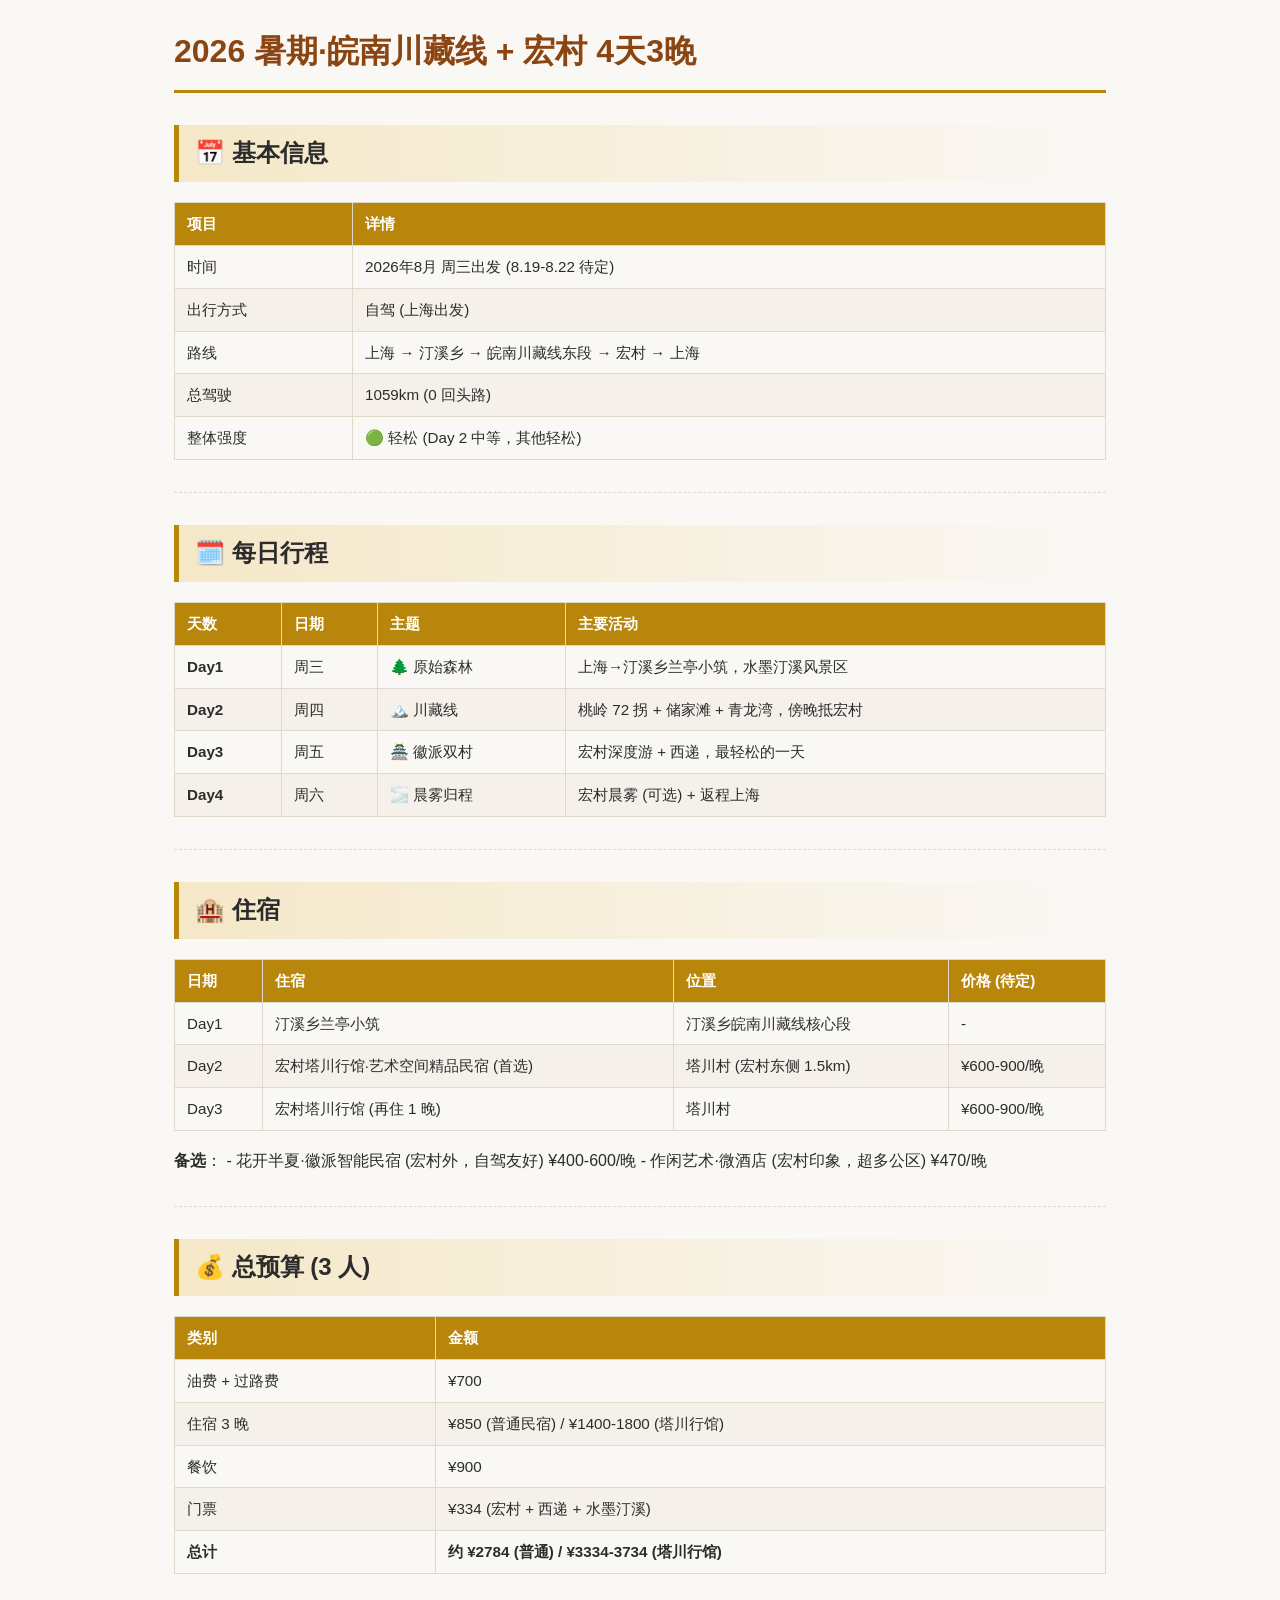
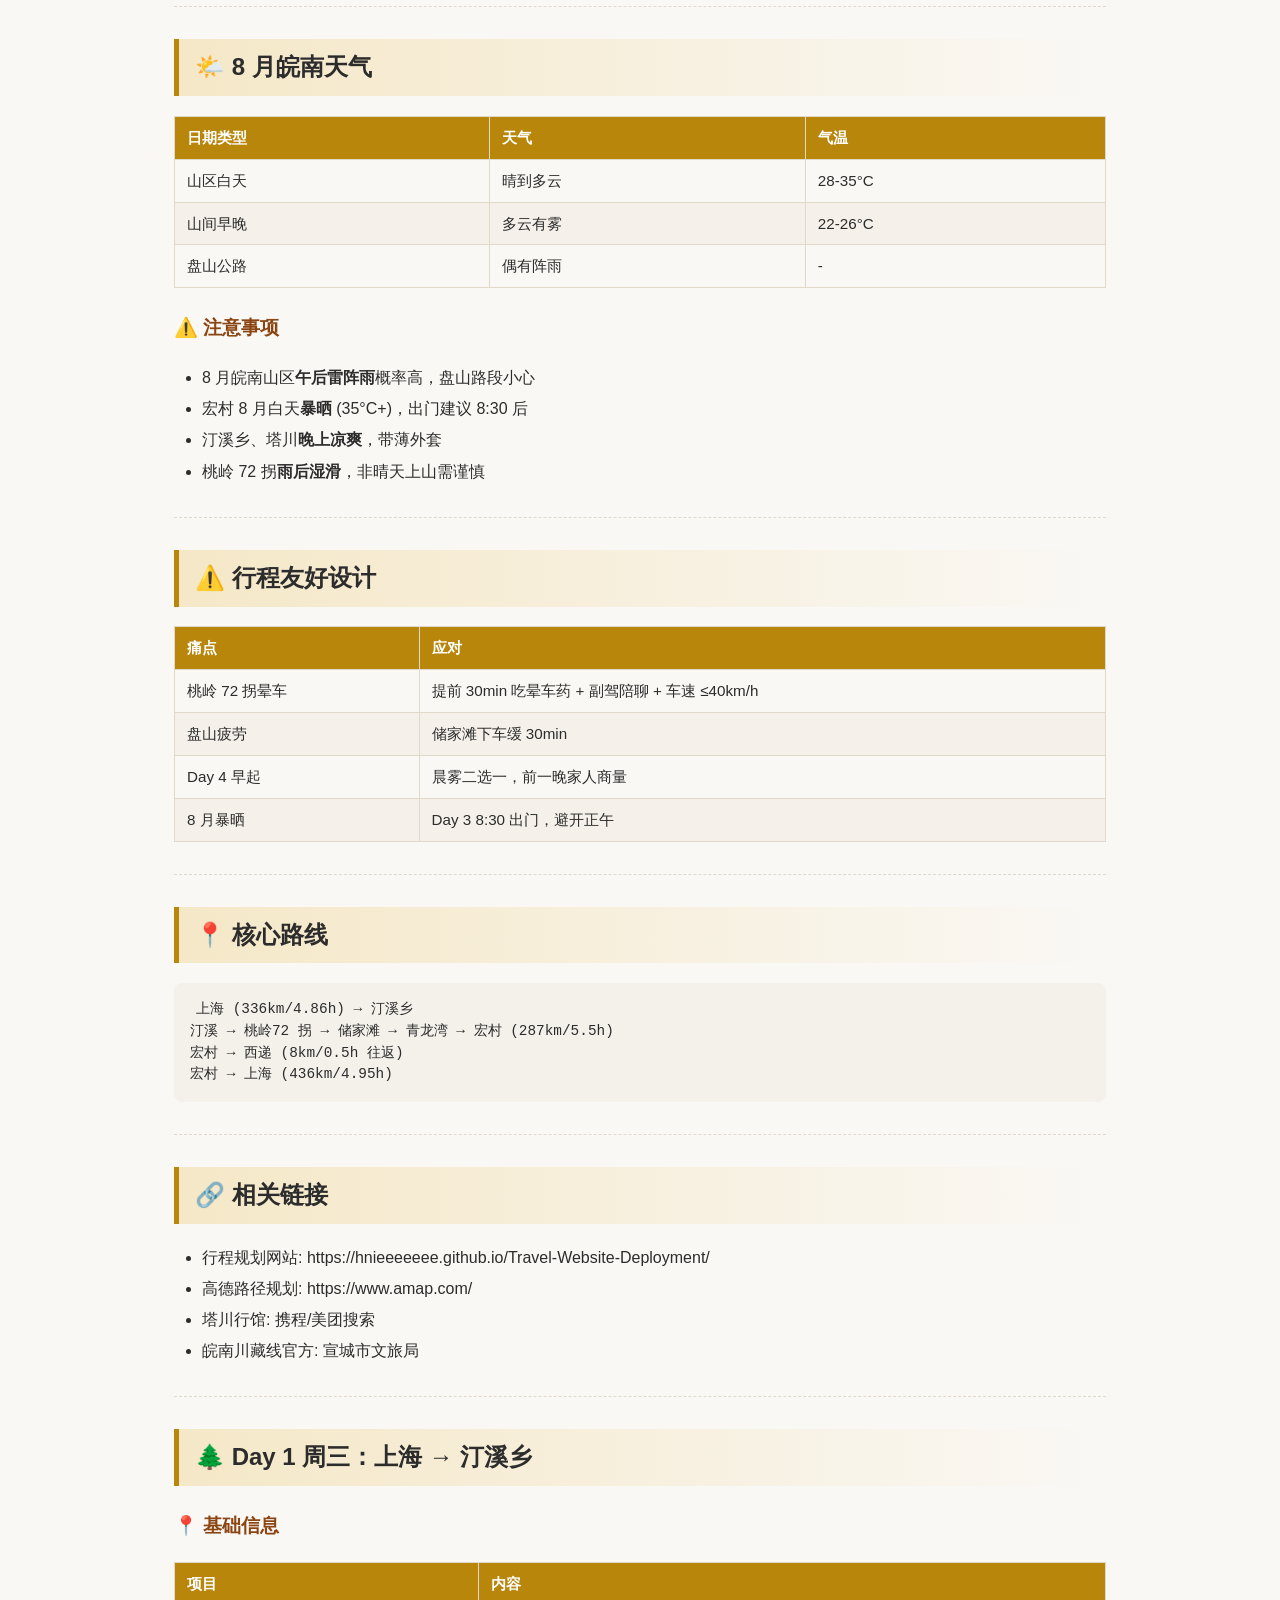
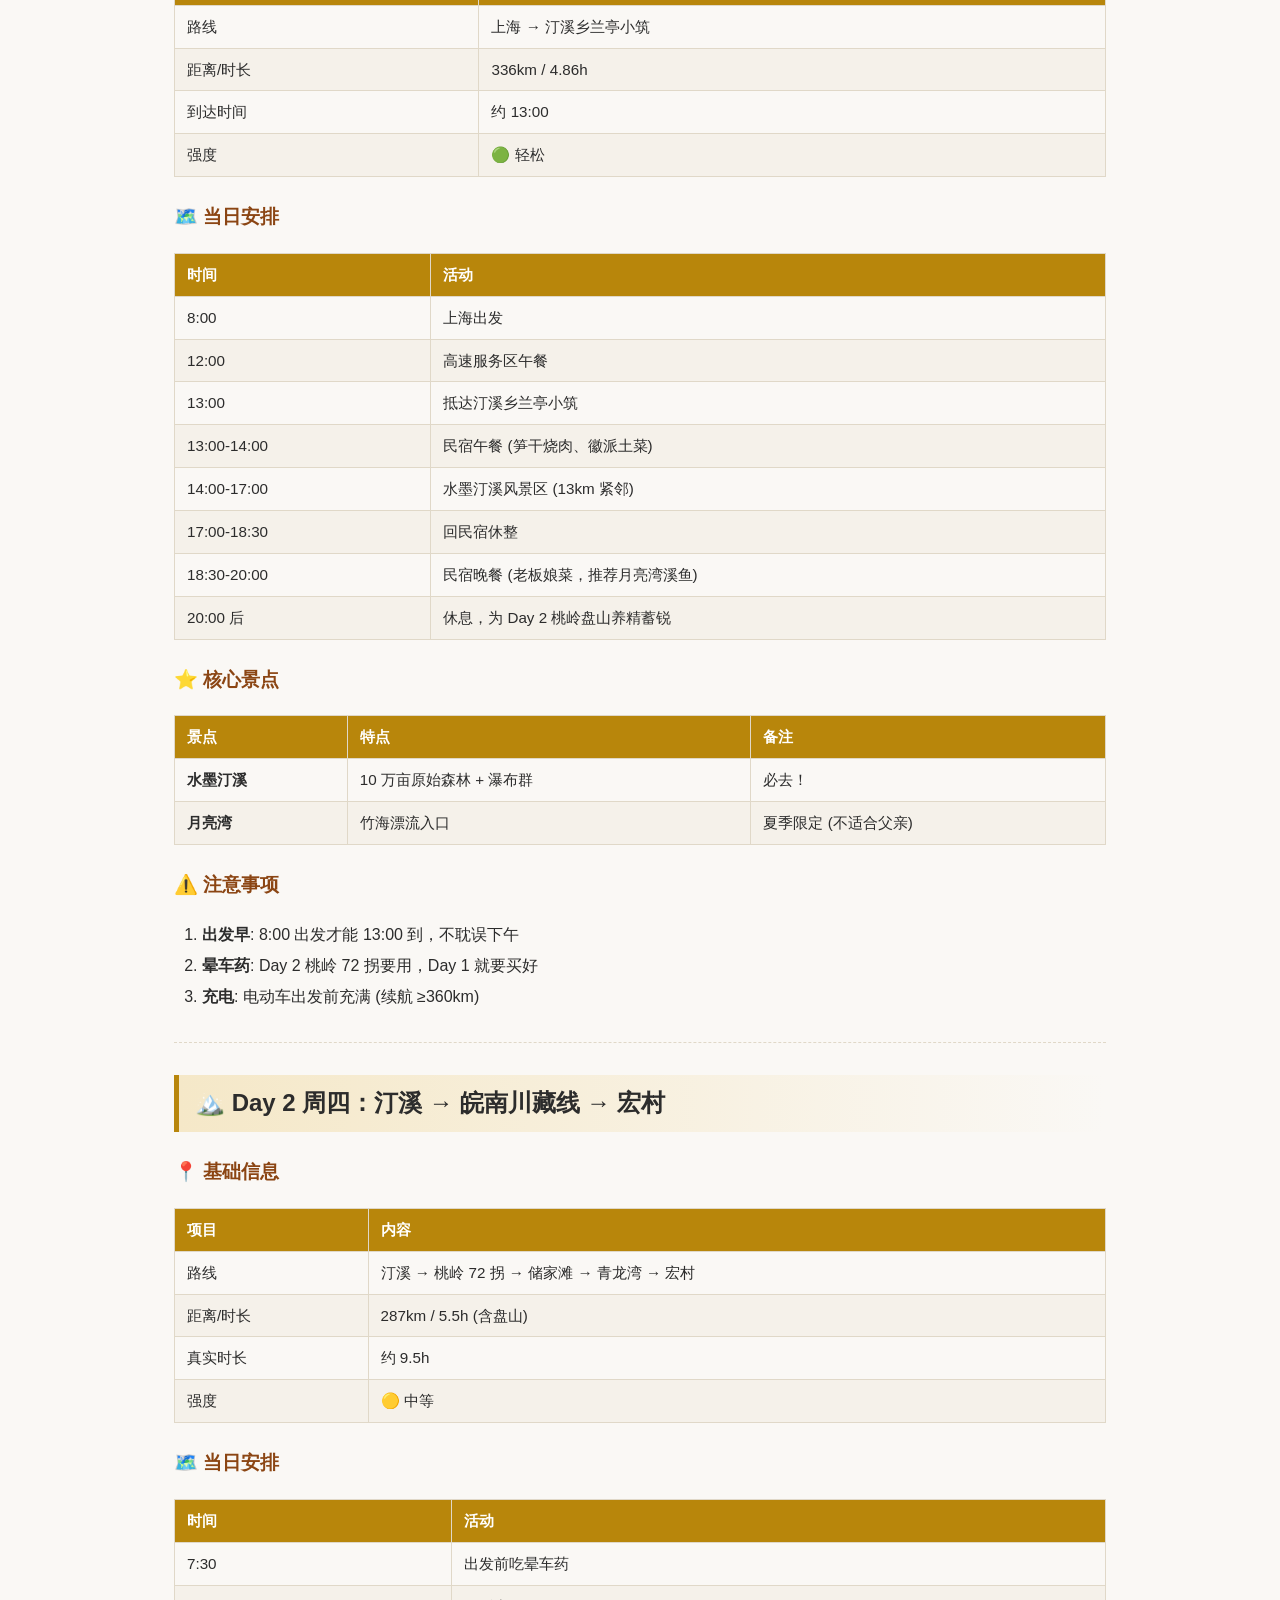
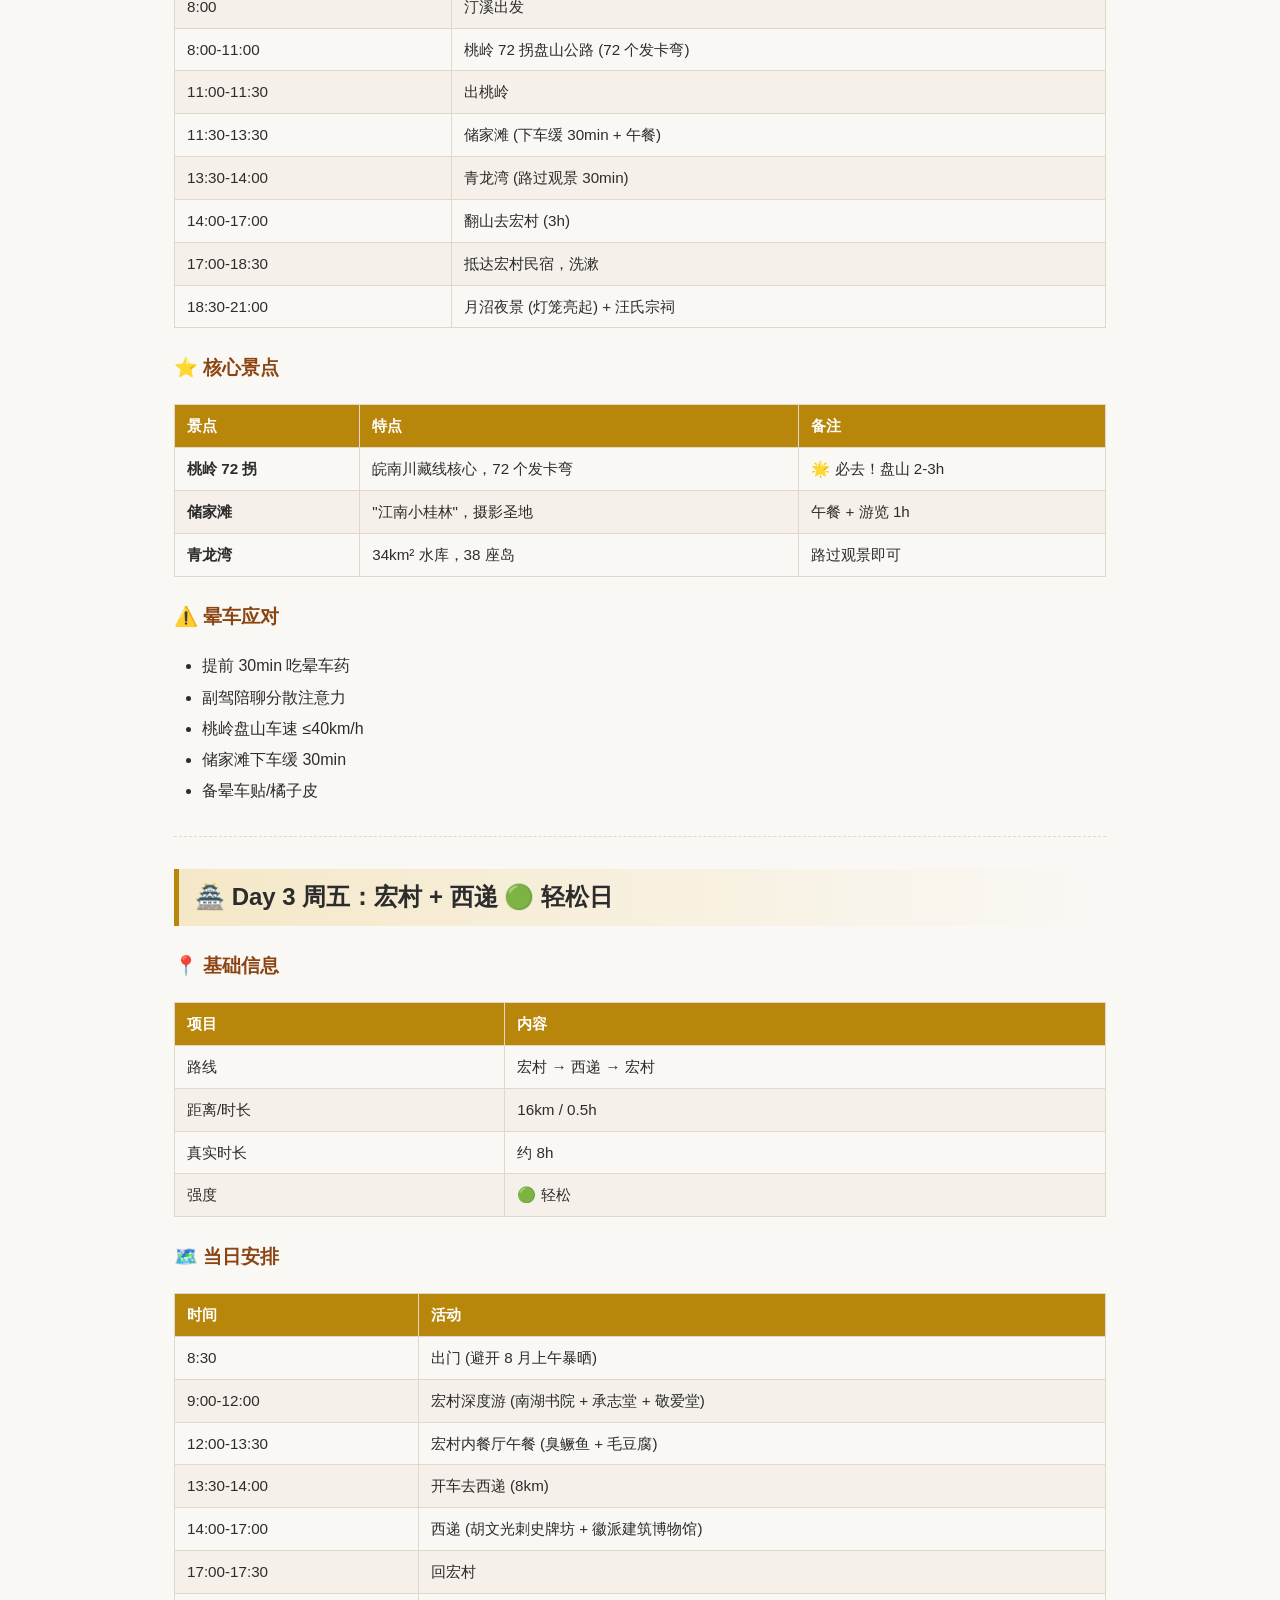
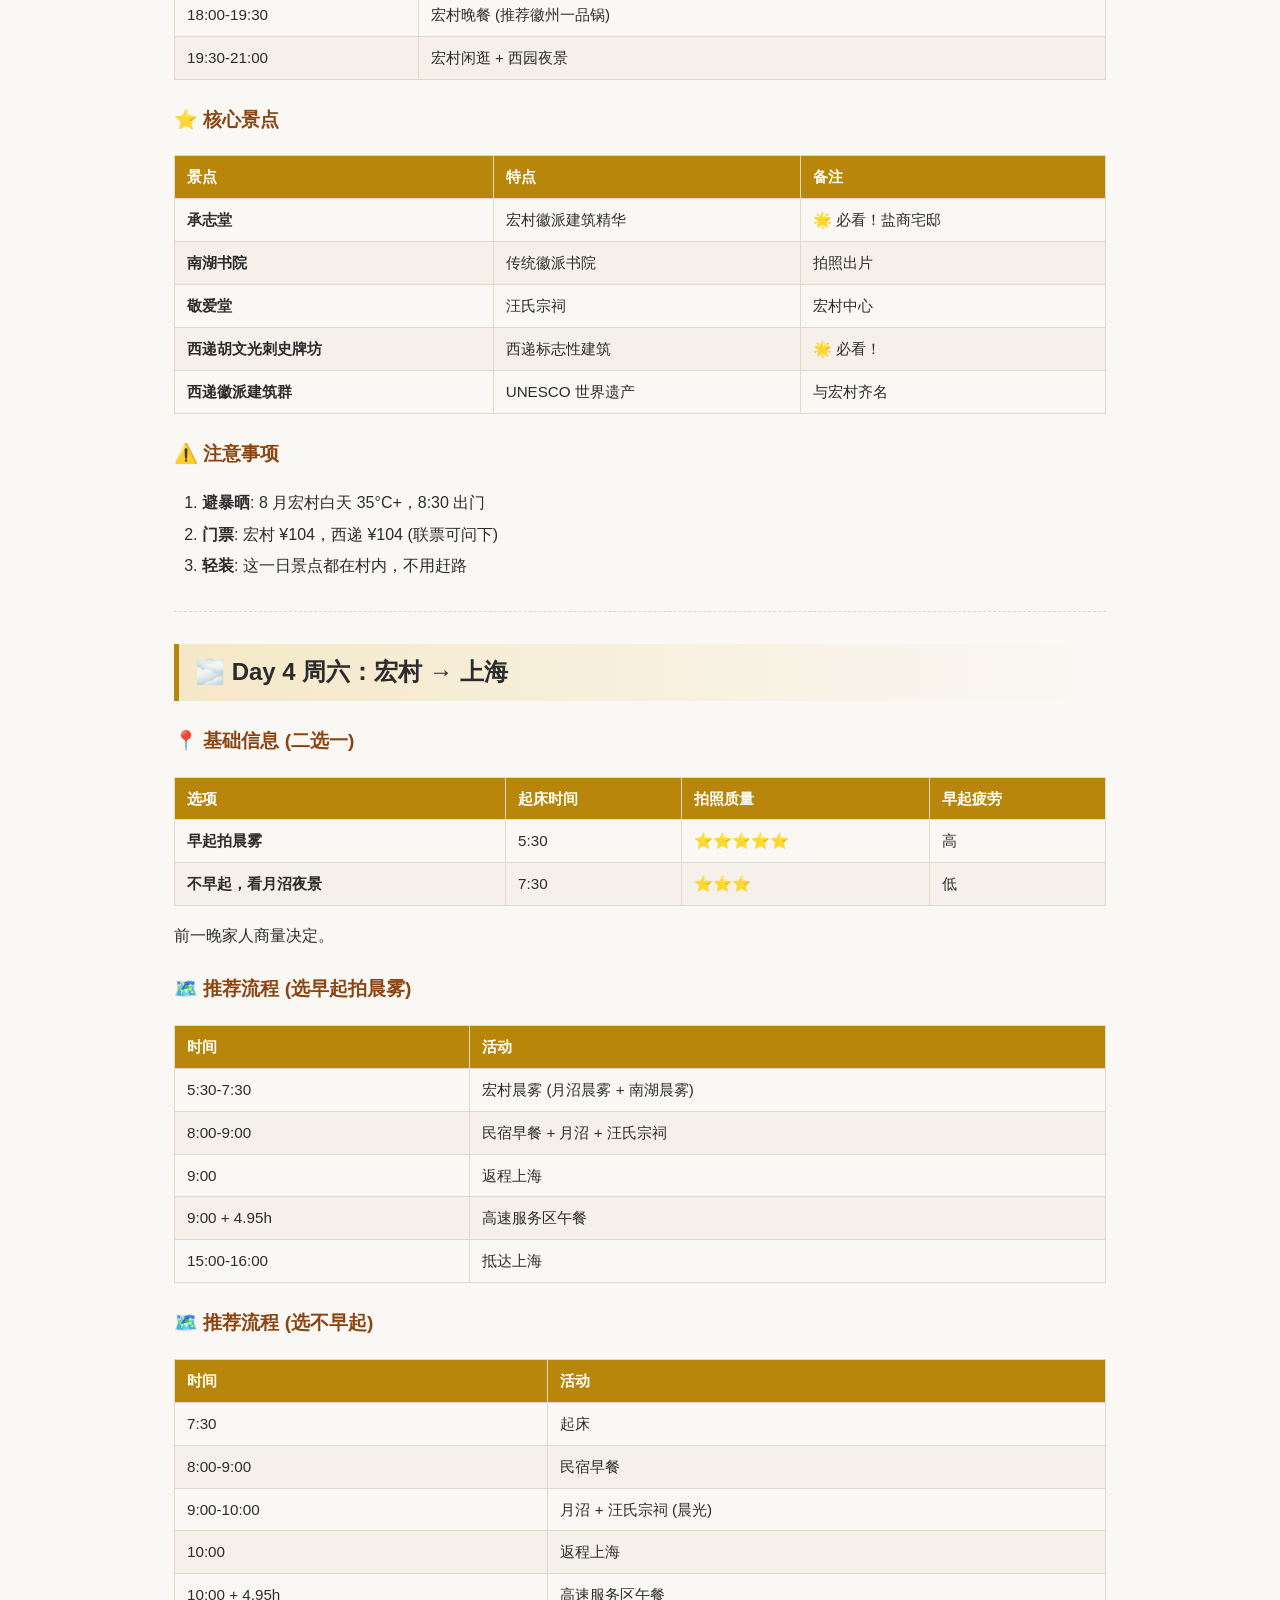
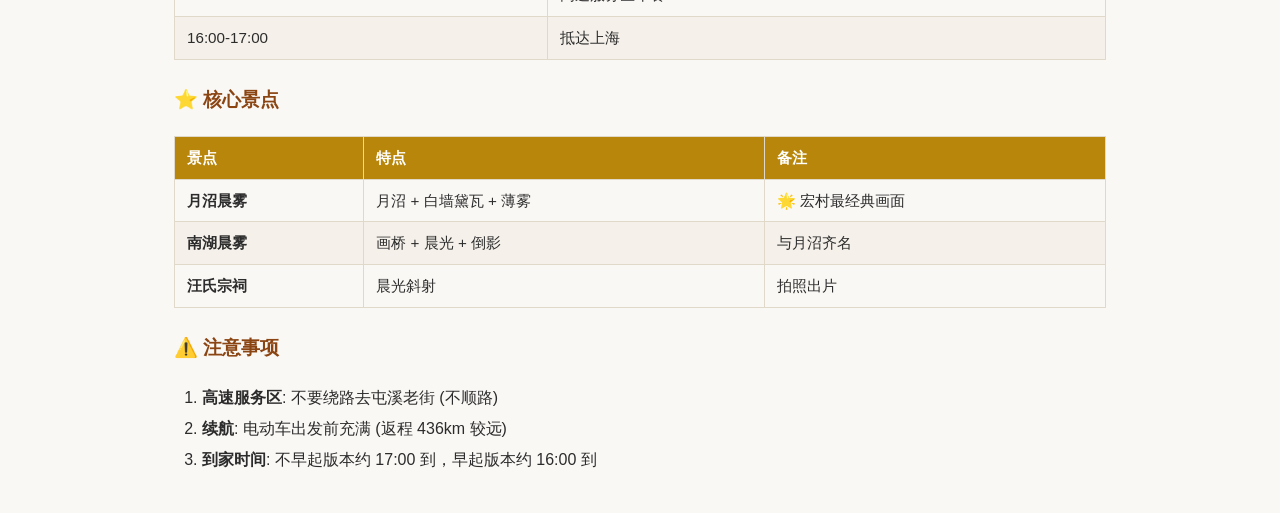
==== 2026-summer-皖南/index.html @ 294b64c6 "feat: 添加 2026 暑期皖南方案 B 攻略 (汀溪+宏村 2 晚)" ====
<!DOCTYPE html>
<html lang="zh-CN">
<head>
<meta charset="UTF-8">
<meta name="viewport" content="width=device-width, initial-scale=1.0">
<title>2026 暑期·皖南川藏线 + 宏村 4天3晚</title>
<style>
:root {
  --bg: #faf8f5;
  --fg: #2c2c2c;
  --accent: #b8860b;
  --border: #e0d8c8;
  --table-stripe: #f5f1ea;
  --code-bg: #f4f1eb;
  --day-color: #8b4513;
}
* { box-sizing: border-box; }
body {
  margin: 0;
  padding: 24px;
  font-family: -apple-system, "PingFang SC", "Microsoft YaHei", sans-serif;
  line-height: 1.7;
  color: var(--fg);
  background: var(--bg);
  max-width: 980px;
  margin-left: auto;
  margin-right: auto;
}
h1 {
  font-size: 2em;
  border-bottom: 3px solid var(--accent);
  padding-bottom: 12px;
  margin-top: 0;
  color: var(--day-color);
}
h2 {
  font-size: 1.5em;
  margin-top: 32px;
  padding: 8px 16px;
  background: linear-gradient(90deg, #f5e8c8 0%, transparent 100%);
  border-left: 5px solid var(--accent);
}
h3 {
  font-size: 1.2em;
  margin-top: 24px;
  color: var(--day-color);
}
h4 { font-size: 1.05em; }
table {
  width: 100%;
  border-collapse: collapse;
  margin: 16px 0;
  font-size: 0.95em;
}
th, td {
  padding: 8px 12px;
  border: 1px solid var(--border);
  text-align: left;
}
th {
  background: var(--accent);
  color: white;
  font-weight: 600;
}
tr:nth-child(even) { background: var(--table-stripe); }
code {
  background: var(--code-bg);
  padding: 2px 6px;
  border-radius: 4px;
  font-family: "JetBrains Mono", Consolas, monospace;
  font-size: 0.9em;
}
pre {
  background: var(--code-bg);
  padding: 16px;
  border-radius: 8px;
  overflow-x: auto;
  line-height: 1.5;
}
blockquote {
  margin: 16px 0;
  padding: 12px 20px;
  border-left: 4px solid var(--accent);
  background: var(--table-stripe);
  color: #555;
}
ul, ol { padding-left: 28px; }
li { margin: 4px 0; }
hr {
  border: none;
  border-top: 1px dashed var(--border);
  margin: 32px 0;
}
a { color: var(--accent); text-decoration: none; }
a:hover { text-decoration: underline; }
@media (max-width: 640px) {
  body { padding: 16px; font-size: 0.95em; }
  h1 { font-size: 1.6em; }
  h2 { font-size: 1.3em; }
}
</style>
</head>
<body>
<h1>2026 暑期·皖南川藏线 + 宏村 4天3晚</h1>
<h2>📅 基本信息</h2>
<table>
<thead>
<tr>
<th>项目</th>
<th>详情</th>
</tr>
</thead>
<tbody>
<tr>
<td>时间</td>
<td>2026年8月 周三出发 (8.19-8.22 待定)</td>
</tr>
<tr>
<td>出行方式</td>
<td>自驾 (上海出发)</td>
</tr>
<tr>
<td>路线</td>
<td>上海 → 汀溪乡 → 皖南川藏线东段 → 宏村 → 上海</td>
</tr>
<tr>
<td>总驾驶</td>
<td>1059km (0 回头路)</td>
</tr>
<tr>
<td>整体强度</td>
<td>🟢 轻松 (Day 2 中等，其他轻松)</td>
</tr>
</tbody>
</table>
<hr />
<h2>🗓️ 每日行程</h2>
<table>
<thead>
<tr>
<th>天数</th>
<th>日期</th>
<th>主题</th>
<th>主要活动</th>
</tr>
</thead>
<tbody>
<tr>
<td><strong>Day1</strong></td>
<td>周三</td>
<td>🌲 原始森林</td>
<td>上海→汀溪乡兰亭小筑，水墨汀溪风景区</td>
</tr>
<tr>
<td><strong>Day2</strong></td>
<td>周四</td>
<td>🏔️ 川藏线</td>
<td>桃岭 72 拐 + 储家滩 + 青龙湾，傍晚抵宏村</td>
</tr>
<tr>
<td><strong>Day3</strong></td>
<td>周五</td>
<td>🏯 徽派双村</td>
<td>宏村深度游 + 西递，最轻松的一天</td>
</tr>
<tr>
<td><strong>Day4</strong></td>
<td>周六</td>
<td>🌫️ 晨雾归程</td>
<td>宏村晨雾 (可选) + 返程上海</td>
</tr>
</tbody>
</table>
<hr />
<h2>🏨 住宿</h2>
<table>
<thead>
<tr>
<th>日期</th>
<th>住宿</th>
<th>位置</th>
<th>价格 (待定)</th>
</tr>
</thead>
<tbody>
<tr>
<td>Day1</td>
<td>汀溪乡兰亭小筑</td>
<td>汀溪乡皖南川藏线核心段</td>
<td>-</td>
</tr>
<tr>
<td>Day2</td>
<td>宏村塔川行馆·艺术空间精品民宿 (首选)</td>
<td>塔川村 (宏村东侧 1.5km)</td>
<td>¥600-900/晚</td>
</tr>
<tr>
<td>Day3</td>
<td>宏村塔川行馆 (再住 1 晚)</td>
<td>塔川村</td>
<td>¥600-900/晚</td>
</tr>
</tbody>
</table>
<p><strong>备选</strong>：
- 花开半夏·徽派智能民宿 (宏村外，自驾友好) ¥400-600/晚
- 作闲艺术·微酒店 (宏村印象，超多公区) ¥470/晚</p>
<hr />
<h2>💰 总预算 (3 人)</h2>
<table>
<thead>
<tr>
<th>类别</th>
<th>金额</th>
</tr>
</thead>
<tbody>
<tr>
<td>油费 + 过路费</td>
<td>¥700</td>
</tr>
<tr>
<td>住宿 3 晚</td>
<td>¥850 (普通民宿) / ¥1400-1800 (塔川行馆)</td>
</tr>
<tr>
<td>餐饮</td>
<td>¥900</td>
</tr>
<tr>
<td>门票</td>
<td>¥334 (宏村 + 西递 + 水墨汀溪)</td>
</tr>
<tr>
<td><strong>总计</strong></td>
<td><strong>约 ¥2784 (普通) / ¥3334-3734 (塔川行馆)</strong></td>
</tr>
</tbody>
</table>
<hr />
<h2>🌤️ 8 月皖南天气</h2>
<table>
<thead>
<tr>
<th>日期类型</th>
<th>天气</th>
<th>气温</th>
</tr>
</thead>
<tbody>
<tr>
<td>山区白天</td>
<td>晴到多云</td>
<td>28-35°C</td>
</tr>
<tr>
<td>山间早晚</td>
<td>多云有雾</td>
<td>22-26°C</td>
</tr>
<tr>
<td>盘山公路</td>
<td>偶有阵雨</td>
<td>-</td>
</tr>
</tbody>
</table>
<h3>⚠️ 注意事项</h3>
<ul>
<li>8 月皖南山区<strong>午后雷阵雨</strong>概率高，盘山路段小心</li>
<li>宏村 8 月白天<strong>暴晒</strong> (35°C+)，出门建议 8:30 后</li>
<li>汀溪乡、塔川<strong>晚上凉爽</strong>，带薄外套</li>
<li>桃岭 72 拐<strong>雨后湿滑</strong>，非晴天上山需谨慎</li>
</ul>
<hr />
<h2>⚠️ 行程友好设计</h2>
<table>
<thead>
<tr>
<th>痛点</th>
<th>应对</th>
</tr>
</thead>
<tbody>
<tr>
<td>桃岭 72 拐晕车</td>
<td>提前 30min 吃晕车药 + 副驾陪聊 + 车速 ≤40km/h</td>
</tr>
<tr>
<td>盘山疲劳</td>
<td>储家滩下车缓 30min</td>
</tr>
<tr>
<td>Day 4 早起</td>
<td>晨雾二选一，前一晚家人商量</td>
</tr>
<tr>
<td>8 月暴晒</td>
<td>Day 3 8:30 出门，避开正午</td>
</tr>
</tbody>
</table>
<hr />
<h2>📍 核心路线</h2>
<pre><code>上海 (336km/4.86h) → 汀溪乡
汀溪 → 桃岭72 拐 → 储家滩 → 青龙湾 → 宏村 (287km/5.5h)
宏村 → 西递 (8km/0.5h 往返)
宏村 → 上海 (436km/4.95h)
</code></pre>
<hr />
<h2>🔗 相关链接</h2>
<ul>
<li>行程规划网站: https://hnieeeeeee.github.io/Travel-Website-Deployment/</li>
<li>高德路径规划: https://www.amap.com/</li>
<li>塔川行馆: 携程/美团搜索</li>
<li>皖南川藏线官方: 宣城市文旅局</li>
</ul>
<hr />
<h2>🌲 Day 1 周三：上海 → 汀溪乡</h2>
<h3>📍 基础信息</h3>
<table>
<thead>
<tr>
<th>项目</th>
<th>内容</th>
</tr>
</thead>
<tbody>
<tr>
<td>路线</td>
<td>上海 → 汀溪乡兰亭小筑</td>
</tr>
<tr>
<td>距离/时长</td>
<td>336km / 4.86h</td>
</tr>
<tr>
<td>到达时间</td>
<td>约 13:00</td>
</tr>
<tr>
<td>强度</td>
<td>🟢 轻松</td>
</tr>
</tbody>
</table>
<h3>🗺️ 当日安排</h3>
<table>
<thead>
<tr>
<th>时间</th>
<th>活动</th>
</tr>
</thead>
<tbody>
<tr>
<td>8:00</td>
<td>上海出发</td>
</tr>
<tr>
<td>12:00</td>
<td>高速服务区午餐</td>
</tr>
<tr>
<td>13:00</td>
<td>抵达汀溪乡兰亭小筑</td>
</tr>
<tr>
<td>13:00-14:00</td>
<td>民宿午餐 (笋干烧肉、徽派土菜)</td>
</tr>
<tr>
<td>14:00-17:00</td>
<td>水墨汀溪风景区 (13km 紧邻)</td>
</tr>
<tr>
<td>17:00-18:30</td>
<td>回民宿休整</td>
</tr>
<tr>
<td>18:30-20:00</td>
<td>民宿晚餐 (老板娘菜，推荐月亮湾溪鱼)</td>
</tr>
<tr>
<td>20:00 后</td>
<td>休息，为 Day 2 桃岭盘山养精蓄锐</td>
</tr>
</tbody>
</table>
<h3>⭐ 核心景点</h3>
<table>
<thead>
<tr>
<th>景点</th>
<th>特点</th>
<th>备注</th>
</tr>
</thead>
<tbody>
<tr>
<td><strong>水墨汀溪</strong></td>
<td>10 万亩原始森林 + 瀑布群</td>
<td>必去！</td>
</tr>
<tr>
<td><strong>月亮湾</strong></td>
<td>竹海漂流入口</td>
<td>夏季限定 (不适合父亲)</td>
</tr>
</tbody>
</table>
<h3>⚠️ 注意事项</h3>
<ol>
<li><strong>出发早</strong>: 8:00 出发才能 13:00 到，不耽误下午</li>
<li><strong>晕车药</strong>: Day 2 桃岭 72 拐要用，Day 1 就要买好</li>
<li><strong>充电</strong>: 电动车出发前充满 (续航 ≥360km)</li>
</ol>
<hr />
<h2>🏔️ Day 2 周四：汀溪 → 皖南川藏线 → 宏村</h2>
<h3>📍 基础信息</h3>
<table>
<thead>
<tr>
<th>项目</th>
<th>内容</th>
</tr>
</thead>
<tbody>
<tr>
<td>路线</td>
<td>汀溪 → 桃岭 72 拐 → 储家滩 → 青龙湾 → 宏村</td>
</tr>
<tr>
<td>距离/时长</td>
<td>287km / 5.5h (含盘山)</td>
</tr>
<tr>
<td>真实时长</td>
<td>约 9.5h</td>
</tr>
<tr>
<td>强度</td>
<td>🟡 中等</td>
</tr>
</tbody>
</table>
<h3>🗺️ 当日安排</h3>
<table>
<thead>
<tr>
<th>时间</th>
<th>活动</th>
</tr>
</thead>
<tbody>
<tr>
<td>7:30</td>
<td>出发前吃晕车药</td>
</tr>
<tr>
<td>8:00</td>
<td>汀溪出发</td>
</tr>
<tr>
<td>8:00-11:00</td>
<td>桃岭 72 拐盘山公路 (72 个发卡弯)</td>
</tr>
<tr>
<td>11:00-11:30</td>
<td>出桃岭</td>
</tr>
<tr>
<td>11:30-13:30</td>
<td>储家滩 (下车缓 30min + 午餐)</td>
</tr>
<tr>
<td>13:30-14:00</td>
<td>青龙湾 (路过观景 30min)</td>
</tr>
<tr>
<td>14:00-17:00</td>
<td>翻山去宏村 (3h)</td>
</tr>
<tr>
<td>17:00-18:30</td>
<td>抵达宏村民宿，洗漱</td>
</tr>
<tr>
<td>18:30-21:00</td>
<td>月沼夜景 (灯笼亮起) + 汪氏宗祠</td>
</tr>
</tbody>
</table>
<h3>⭐ 核心景点</h3>
<table>
<thead>
<tr>
<th>景点</th>
<th>特点</th>
<th>备注</th>
</tr>
</thead>
<tbody>
<tr>
<td><strong>桃岭 72 拐</strong></td>
<td>皖南川藏线核心，72 个发卡弯</td>
<td>🌟 必去！盘山 2-3h</td>
</tr>
<tr>
<td><strong>储家滩</strong></td>
<td>"江南小桂林"，摄影圣地</td>
<td>午餐 + 游览 1h</td>
</tr>
<tr>
<td><strong>青龙湾</strong></td>
<td>34km² 水库，38 座岛</td>
<td>路过观景即可</td>
</tr>
</tbody>
</table>
<h3>⚠️ 晕车应对</h3>
<ul>
<li>提前 30min 吃晕车药</li>
<li>副驾陪聊分散注意力</li>
<li>桃岭盘山车速 ≤40km/h</li>
<li>储家滩下车缓 30min</li>
<li>备晕车贴/橘子皮</li>
</ul>
<hr />
<h2>🏯 Day 3 周五：宏村 + 西递 🟢 轻松日</h2>
<h3>📍 基础信息</h3>
<table>
<thead>
<tr>
<th>项目</th>
<th>内容</th>
</tr>
</thead>
<tbody>
<tr>
<td>路线</td>
<td>宏村 → 西递 → 宏村</td>
</tr>
<tr>
<td>距离/时长</td>
<td>16km / 0.5h</td>
</tr>
<tr>
<td>真实时长</td>
<td>约 8h</td>
</tr>
<tr>
<td>强度</td>
<td>🟢 轻松</td>
</tr>
</tbody>
</table>
<h3>🗺️ 当日安排</h3>
<table>
<thead>
<tr>
<th>时间</th>
<th>活动</th>
</tr>
</thead>
<tbody>
<tr>
<td>8:30</td>
<td>出门 (避开 8 月上午暴晒)</td>
</tr>
<tr>
<td>9:00-12:00</td>
<td>宏村深度游 (南湖书院 + 承志堂 + 敬爱堂)</td>
</tr>
<tr>
<td>12:00-13:30</td>
<td>宏村内餐厅午餐 (臭鳜鱼 + 毛豆腐)</td>
</tr>
<tr>
<td>13:30-14:00</td>
<td>开车去西递 (8km)</td>
</tr>
<tr>
<td>14:00-17:00</td>
<td>西递 (胡文光刺史牌坊 + 徽派建筑博物馆)</td>
</tr>
<tr>
<td>17:00-17:30</td>
<td>回宏村</td>
</tr>
<tr>
<td>18:00-19:30</td>
<td>宏村晚餐 (推荐徽州一品锅)</td>
</tr>
<tr>
<td>19:30-21:00</td>
<td>宏村闲逛 + 西园夜景</td>
</tr>
</tbody>
</table>
<h3>⭐ 核心景点</h3>
<table>
<thead>
<tr>
<th>景点</th>
<th>特点</th>
<th>备注</th>
</tr>
</thead>
<tbody>
<tr>
<td><strong>承志堂</strong></td>
<td>宏村徽派建筑精华</td>
<td>🌟 必看！盐商宅邸</td>
</tr>
<tr>
<td><strong>南湖书院</strong></td>
<td>传统徽派书院</td>
<td>拍照出片</td>
</tr>
<tr>
<td><strong>敬爱堂</strong></td>
<td>汪氏宗祠</td>
<td>宏村中心</td>
</tr>
<tr>
<td><strong>西递胡文光刺史牌坊</strong></td>
<td>西递标志性建筑</td>
<td>🌟 必看！</td>
</tr>
<tr>
<td><strong>西递徽派建筑群</strong></td>
<td>UNESCO 世界遗产</td>
<td>与宏村齐名</td>
</tr>
</tbody>
</table>
<h3>⚠️ 注意事项</h3>
<ol>
<li><strong>避暴晒</strong>: 8 月宏村白天 35°C+，8:30 出门</li>
<li><strong>门票</strong>: 宏村 ¥104，西递 ¥104 (联票可问下)</li>
<li><strong>轻装</strong>: 这一日景点都在村内，不用赶路</li>
</ol>
<hr />
<h2>🌫️ Day 4 周六：宏村 → 上海</h2>
<h3>📍 基础信息 (二选一)</h3>
<table>
<thead>
<tr>
<th>选项</th>
<th>起床时间</th>
<th>拍照质量</th>
<th>早起疲劳</th>
</tr>
</thead>
<tbody>
<tr>
<td><strong>早起拍晨雾</strong></td>
<td>5:30</td>
<td>⭐⭐⭐⭐⭐</td>
<td>高</td>
</tr>
<tr>
<td><strong>不早起，看月沼夜景</strong></td>
<td>7:30</td>
<td>⭐⭐⭐</td>
<td>低</td>
</tr>
</tbody>
</table>
<p>前一晚家人商量决定。</p>
<h3>🗺️ 推荐流程 (选早起拍晨雾)</h3>
<table>
<thead>
<tr>
<th>时间</th>
<th>活动</th>
</tr>
</thead>
<tbody>
<tr>
<td>5:30-7:30</td>
<td>宏村晨雾 (月沼晨雾 + 南湖晨雾)</td>
</tr>
<tr>
<td>8:00-9:00</td>
<td>民宿早餐 + 月沼 + 汪氏宗祠</td>
</tr>
<tr>
<td>9:00</td>
<td>返程上海</td>
</tr>
<tr>
<td>9:00 + 4.95h</td>
<td>高速服务区午餐</td>
</tr>
<tr>
<td>15:00-16:00</td>
<td>抵达上海</td>
</tr>
</tbody>
</table>
<h3>🗺️ 推荐流程 (选不早起)</h3>
<table>
<thead>
<tr>
<th>时间</th>
<th>活动</th>
</tr>
</thead>
<tbody>
<tr>
<td>7:30</td>
<td>起床</td>
</tr>
<tr>
<td>8:00-9:00</td>
<td>民宿早餐</td>
</tr>
<tr>
<td>9:00-10:00</td>
<td>月沼 + 汪氏宗祠 (晨光)</td>
</tr>
<tr>
<td>10:00</td>
<td>返程上海</td>
</tr>
<tr>
<td>10:00 + 4.95h</td>
<td>高速服务区午餐</td>
</tr>
<tr>
<td>16:00-17:00</td>
<td>抵达上海</td>
</tr>
</tbody>
</table>
<h3>⭐ 核心景点</h3>
<table>
<thead>
<tr>
<th>景点</th>
<th>特点</th>
<th>备注</th>
</tr>
</thead>
<tbody>
<tr>
<td><strong>月沼晨雾</strong></td>
<td>月沼 + 白墙黛瓦 + 薄雾</td>
<td>🌟 宏村最经典画面</td>
</tr>
<tr>
<td><strong>南湖晨雾</strong></td>
<td>画桥 + 晨光 + 倒影</td>
<td>与月沼齐名</td>
</tr>
<tr>
<td><strong>汪氏宗祠</strong></td>
<td>晨光斜射</td>
<td>拍照出片</td>
</tr>
</tbody>
</table>
<h3>⚠️ 注意事项</h3>
<ol>
<li><strong>高速服务区</strong>: 不要绕路去屯溪老街 (不顺路)</li>
<li><strong>续航</strong>: 电动车出发前充满 (返程 436km 较远)</li>
<li><strong>到家时间</strong>: 不早起版本约 17:00 到，早起版本约 16:00 到</li>
</ol>
</body>
</html>
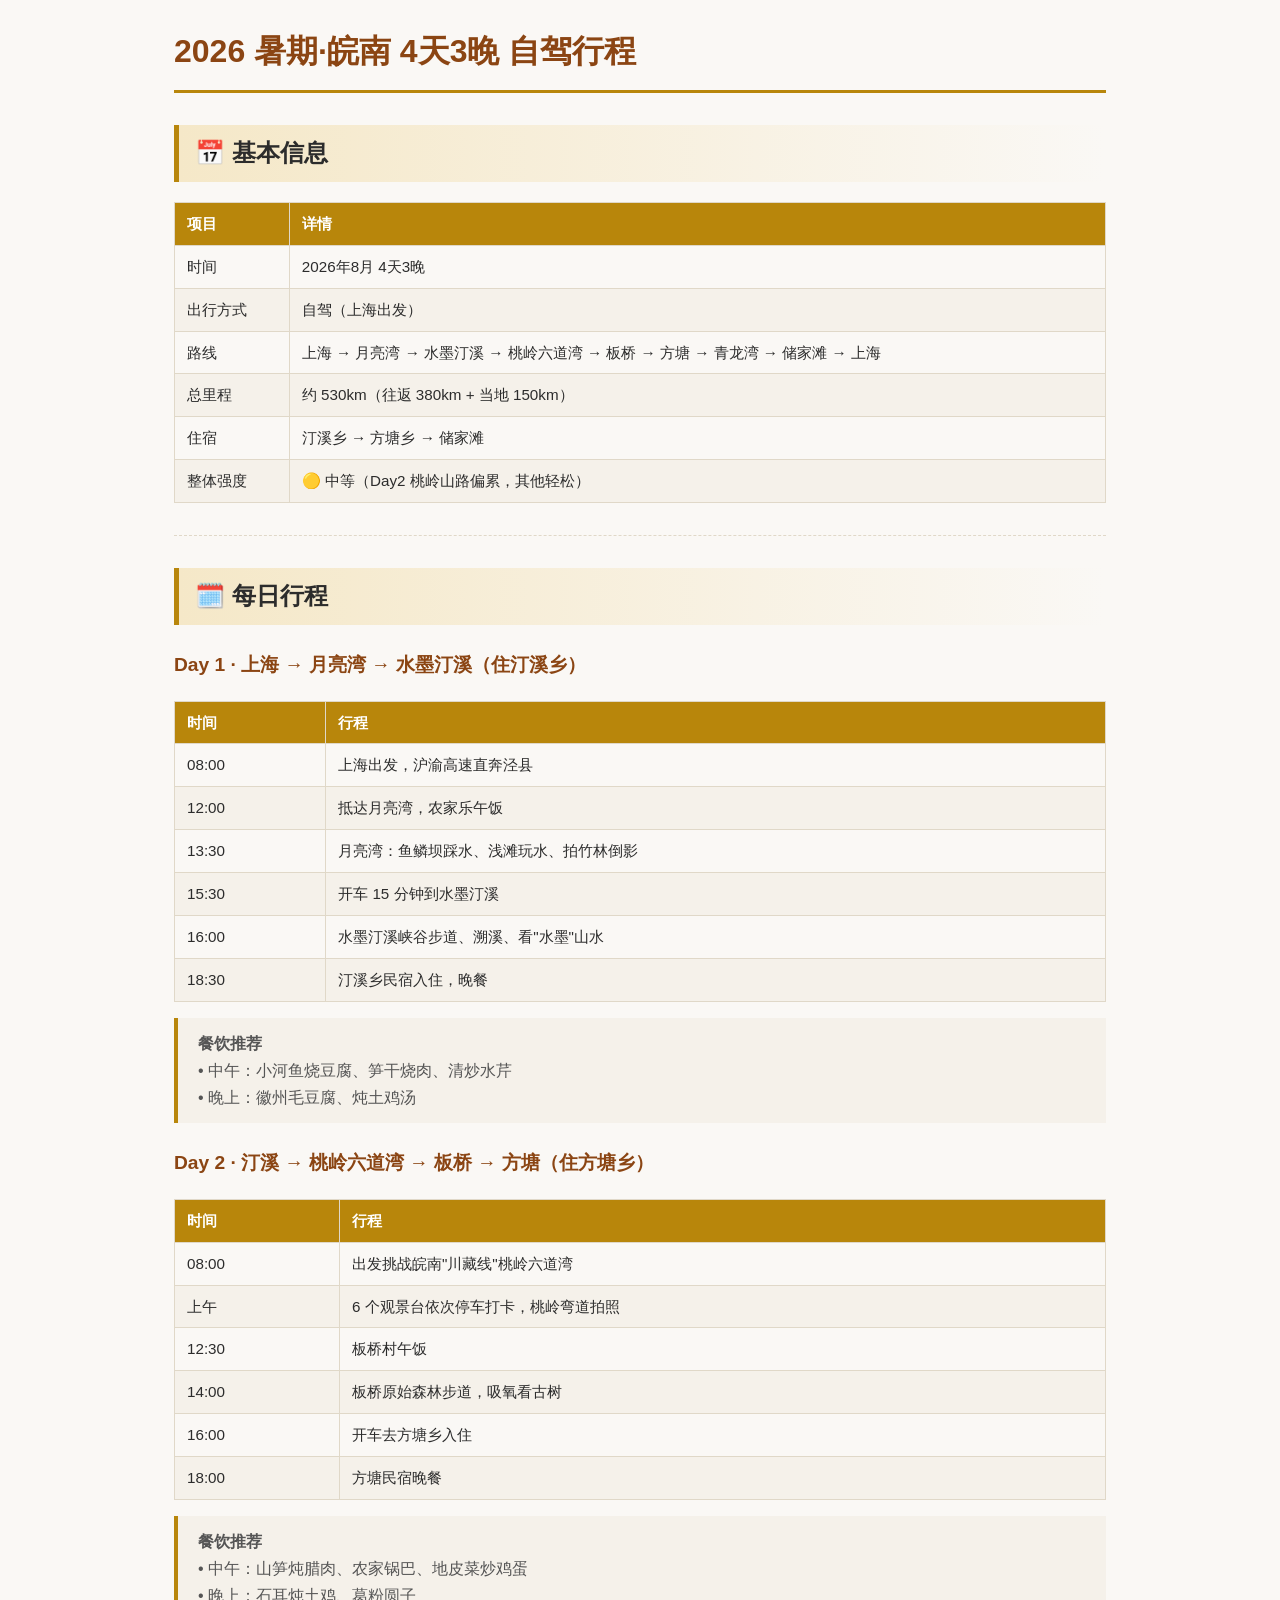
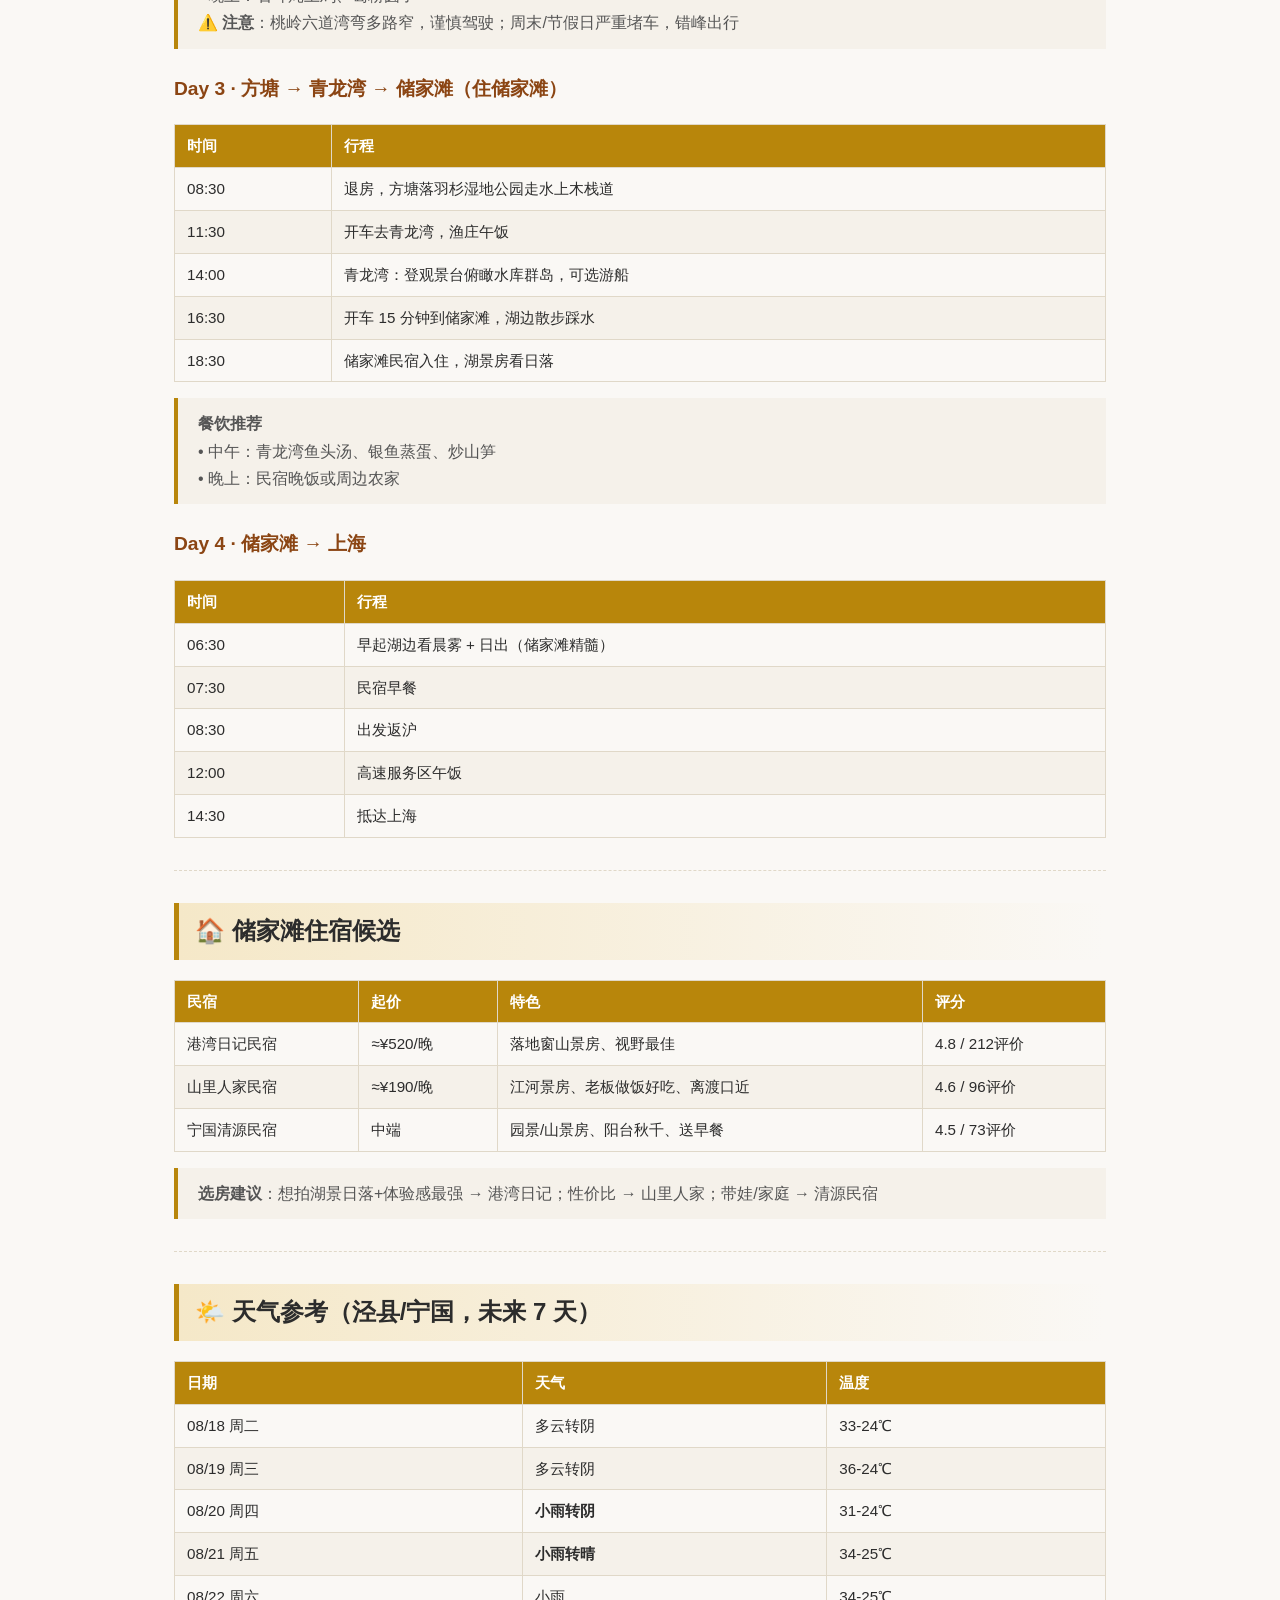
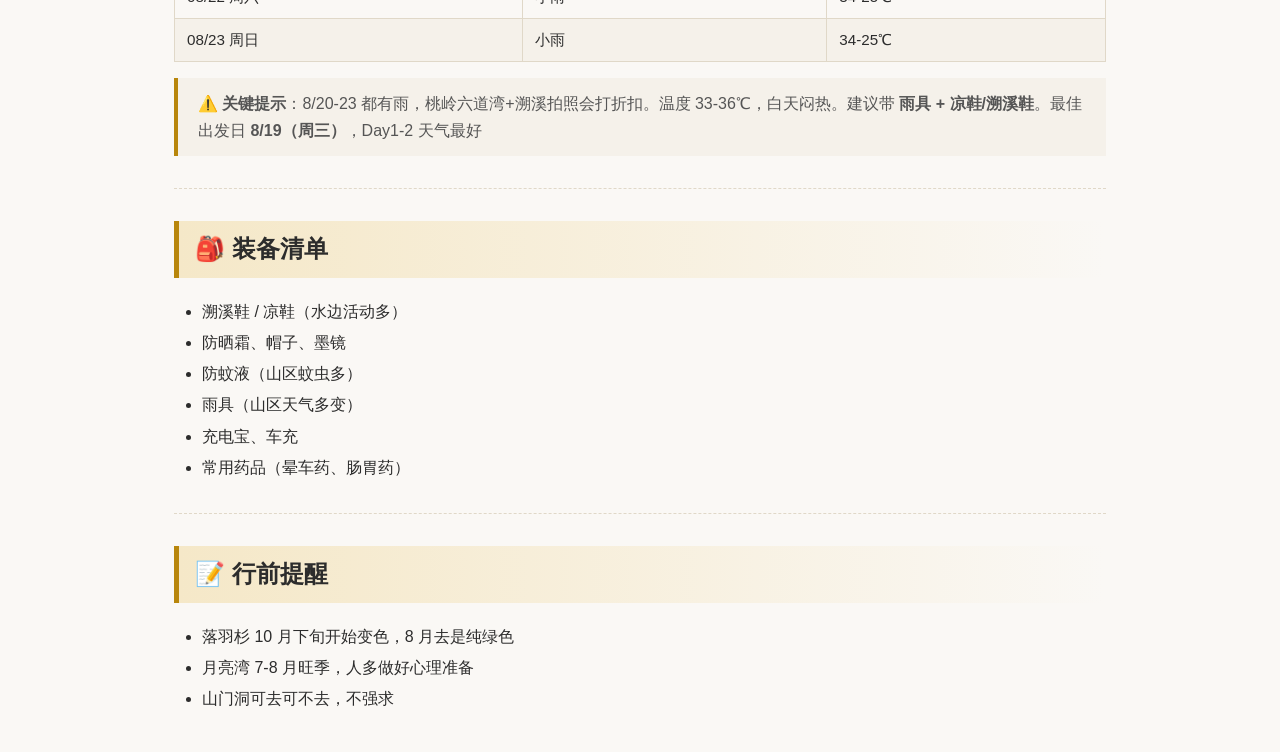
==== commit 9349b2fc: "update: ??4?3???(?????????)" ====
--- a/2026-summer-皖南/index.html
+++ b/2026-summer-皖南/index.html
@@ -3,7 +3,7 @@
 <head>
 <meta charset="UTF-8">
 <meta name="viewport" content="width=device-width, initial-scale=1.0">
-<title>2026 暑期·皖南川藏线 + 宏村 4天3晚</title>
+<title>2026 暑期·皖南 4天3晚（汀溪→桃岭→储家滩）</title>
 <style>
 :root {
   --bg: #faf8f5;
@@ -101,673 +101,159 @@
 </style>
 </head>
 <body>
-<h1>2026 暑期·皖南川藏线 + 宏村 4天3晚</h1>
+
+<h1>2026 暑期·皖南 4天3晚 自驾行程</h1>
+
 <h2>📅 基本信息</h2>
 <table>
 <thead>
-<tr>
-<th>项目</th>
-<th>详情</th>
-</tr>
-</thead>
-<tbody>
-<tr>
-<td>时间</td>
-<td>2026年8月 周三出发 (8.19-8.22 待定)</td>
-</tr>
-<tr>
-<td>出行方式</td>
-<td>自驾 (上海出发)</td>
-</tr>
-<tr>
-<td>路线</td>
-<td>上海 → 汀溪乡 → 皖南川藏线东段 → 宏村 → 上海</td>
-</tr>
-<tr>
-<td>总驾驶</td>
-<td>1059km (0 回头路)</td>
-</tr>
-<tr>
-<td>整体强度</td>
-<td>🟢 轻松 (Day 2 中等，其他轻松)</td>
-</tr>
-</tbody>
-</table>
-<hr />
+<tr><th>项目</th><th>详情</th></tr>
+</thead>
+<tbody>
+<tr><td>时间</td><td>2026年8月 4天3晚</td></tr>
+<tr><td>出行方式</td><td>自驾（上海出发）</td></tr>
+<tr><td>路线</td><td>上海 → 月亮湾 → 水墨汀溪 → 桃岭六道湾 → 板桥 → 方塘 → 青龙湾 → 储家滩 → 上海</td></tr>
+<tr><td>总里程</td><td>约 530km（往返 380km + 当地 150km）</td></tr>
+<tr><td>住宿</td><td>汀溪乡 → 方塘乡 → 储家滩</td></tr>
+<tr><td>整体强度</td><td>🟡 中等（Day2 桃岭山路偏累，其他轻松）</td></tr>
+</tbody>
+</table>
+
+<hr>
+
 <h2>🗓️ 每日行程</h2>
-<table>
-<thead>
-<tr>
-<th>天数</th>
-<th>日期</th>
-<th>主题</th>
-<th>主要活动</th>
-</tr>
-</thead>
-<tbody>
-<tr>
-<td><strong>Day1</strong></td>
-<td>周三</td>
-<td>🌲 原始森林</td>
-<td>上海→汀溪乡兰亭小筑，水墨汀溪风景区</td>
-</tr>
-<tr>
-<td><strong>Day2</strong></td>
-<td>周四</td>
-<td>🏔️ 川藏线</td>
-<td>桃岭 72 拐 + 储家滩 + 青龙湾，傍晚抵宏村</td>
-</tr>
-<tr>
-<td><strong>Day3</strong></td>
-<td>周五</td>
-<td>🏯 徽派双村</td>
-<td>宏村深度游 + 西递，最轻松的一天</td>
-</tr>
-<tr>
-<td><strong>Day4</strong></td>
-<td>周六</td>
-<td>🌫️ 晨雾归程</td>
-<td>宏村晨雾 (可选) + 返程上海</td>
-</tr>
-</tbody>
-</table>
-<hr />
-<h2>🏨 住宿</h2>
-<table>
-<thead>
-<tr>
-<th>日期</th>
-<th>住宿</th>
-<th>位置</th>
-<th>价格 (待定)</th>
-</tr>
-</thead>
-<tbody>
-<tr>
-<td>Day1</td>
-<td>汀溪乡兰亭小筑</td>
-<td>汀溪乡皖南川藏线核心段</td>
-<td>-</td>
-</tr>
-<tr>
-<td>Day2</td>
-<td>宏村塔川行馆·艺术空间精品民宿 (首选)</td>
-<td>塔川村 (宏村东侧 1.5km)</td>
-<td>¥600-900/晚</td>
-</tr>
-<tr>
-<td>Day3</td>
-<td>宏村塔川行馆 (再住 1 晚)</td>
-<td>塔川村</td>
-<td>¥600-900/晚</td>
-</tr>
-</tbody>
-</table>
-<p><strong>备选</strong>：
-- 花开半夏·徽派智能民宿 (宏村外，自驾友好) ¥400-600/晚
-- 作闲艺术·微酒店 (宏村印象，超多公区) ¥470/晚</p>
-<hr />
-<h2>💰 总预算 (3 人)</h2>
-<table>
-<thead>
-<tr>
-<th>类别</th>
-<th>金额</th>
-</tr>
-</thead>
-<tbody>
-<tr>
-<td>油费 + 过路费</td>
-<td>¥700</td>
-</tr>
-<tr>
-<td>住宿 3 晚</td>
-<td>¥850 (普通民宿) / ¥1400-1800 (塔川行馆)</td>
-</tr>
-<tr>
-<td>餐饮</td>
-<td>¥900</td>
-</tr>
-<tr>
-<td>门票</td>
-<td>¥334 (宏村 + 西递 + 水墨汀溪)</td>
-</tr>
-<tr>
-<td><strong>总计</strong></td>
-<td><strong>约 ¥2784 (普通) / ¥3334-3734 (塔川行馆)</strong></td>
-</tr>
-</tbody>
-</table>
-<hr />
-<h2>🌤️ 8 月皖南天气</h2>
-<table>
-<thead>
-<tr>
-<th>日期类型</th>
-<th>天气</th>
-<th>气温</th>
-</tr>
-</thead>
-<tbody>
-<tr>
-<td>山区白天</td>
-<td>晴到多云</td>
-<td>28-35°C</td>
-</tr>
-<tr>
-<td>山间早晚</td>
-<td>多云有雾</td>
-<td>22-26°C</td>
-</tr>
-<tr>
-<td>盘山公路</td>
-<td>偶有阵雨</td>
-<td>-</td>
-</tr>
-</tbody>
-</table>
-<h3>⚠️ 注意事项</h3>
+
+<h3>Day 1 · 上海 → 月亮湾 → 水墨汀溪（住汀溪乡）</h3>
+<table>
+<thead>
+<tr><th>时间</th><th>行程</th></tr>
+</thead>
+<tbody>
+<tr><td>08:00</td><td>上海出发，沪渝高速直奔泾县</td></tr>
+<tr><td>12:00</td><td>抵达月亮湾，农家乐午饭</td></tr>
+<tr><td>13:30</td><td>月亮湾：鱼鳞坝踩水、浅滩玩水、拍竹林倒影</td></tr>
+<tr><td>15:30</td><td>开车 15 分钟到水墨汀溪</td></tr>
+<tr><td>16:00</td><td>水墨汀溪峡谷步道、溯溪、看"水墨"山水</td></tr>
+<tr><td>18:30</td><td>汀溪乡民宿入住，晚餐</td></tr>
+</tbody>
+</table>
+<blockquote>
+<strong>餐饮推荐</strong><br>
+• 中午：小河鱼烧豆腐、笋干烧肉、清炒水芹<br>
+• 晚上：徽州毛豆腐、炖土鸡汤
+</blockquote>
+
+<h3>Day 2 · 汀溪 → 桃岭六道湾 → 板桥 → 方塘（住方塘乡）</h3>
+<table>
+<thead>
+<tr><th>时间</th><th>行程</th></tr>
+</thead>
+<tbody>
+<tr><td>08:00</td><td>出发挑战皖南"川藏线"桃岭六道湾</td></tr>
+<tr><td>上午</td><td>6 个观景台依次停车打卡，桃岭弯道拍照</td></tr>
+<tr><td>12:30</td><td>板桥村午饭</td></tr>
+<tr><td>14:00</td><td>板桥原始森林步道，吸氧看古树</td></tr>
+<tr><td>16:00</td><td>开车去方塘乡入住</td></tr>
+<tr><td>18:00</td><td>方塘民宿晚餐</td></tr>
+</tbody>
+</table>
+<blockquote>
+<strong>餐饮推荐</strong><br>
+• 中午：山笋炖腊肉、农家锅巴、地皮菜炒鸡蛋<br>
+• 晚上：石耳炖土鸡、葛粉圆子<br>
+<strong>⚠️ 注意</strong>：桃岭六道湾弯多路窄，谨慎驾驶；周末/节假日严重堵车，错峰出行
+</blockquote>
+
+<h3>Day 3 · 方塘 → 青龙湾 → 储家滩（住储家滩）</h3>
+<table>
+<thead>
+<tr><th>时间</th><th>行程</th></tr>
+</thead>
+<tbody>
+<tr><td>08:30</td><td>退房，方塘落羽杉湿地公园走水上木栈道</td></tr>
+<tr><td>11:30</td><td>开车去青龙湾，渔庄午饭</td></tr>
+<tr><td>14:00</td><td>青龙湾：登观景台俯瞰水库群岛，可选游船</td></tr>
+<tr><td>16:30</td><td>开车 15 分钟到储家滩，湖边散步踩水</td></tr>
+<tr><td>18:30</td><td>储家滩民宿入住，湖景房看日落</td></tr>
+</tbody>
+</table>
+<blockquote>
+<strong>餐饮推荐</strong><br>
+• 中午：青龙湾鱼头汤、银鱼蒸蛋、炒山笋<br>
+• 晚上：民宿晚饭或周边农家
+</blockquote>
+
+<h3>Day 4 · 储家滩 → 上海</h3>
+<table>
+<thead>
+<tr><th>时间</th><th>行程</th></tr>
+</thead>
+<tbody>
+<tr><td>06:30</td><td>早起湖边看晨雾 + 日出（储家滩精髓）</td></tr>
+<tr><td>07:30</td><td>民宿早餐</td></tr>
+<tr><td>08:30</td><td>出发返沪</td></tr>
+<tr><td>12:00</td><td>高速服务区午饭</td></tr>
+<tr><td>14:30</td><td>抵达上海</td></tr>
+</tbody>
+</table>
+
+<hr>
+
+<h2>🏠 储家滩住宿候选</h2>
+<table>
+<thead>
+<tr><th>民宿</th><th>起价</th><th>特色</th><th>评分</th></tr>
+</thead>
+<tbody>
+<tr><td>港湾日记民宿</td><td>≈¥520/晚</td><td>落地窗山景房、视野最佳</td><td>4.8 / 212评价</td></tr>
+<tr><td>山里人家民宿</td><td>≈¥190/晚</td><td>江河景房、老板做饭好吃、离渡口近</td><td>4.6 / 96评价</td></tr>
+<tr><td>宁国清源民宿</td><td>中端</td><td>园景/山景房、阳台秋千、送早餐</td><td>4.5 / 73评价</td></tr>
+</tbody>
+</table>
+<blockquote>
+<strong>选房建议</strong>：想拍湖景日落+体验感最强 → 港湾日记；性价比 → 山里人家；带娃/家庭 → 清源民宿
+</blockquote>
+
+<hr>
+
+<h2>🌤️ 天气参考（泾县/宁国，未来 7 天）</h2>
+<table>
+<thead>
+<tr><th>日期</th><th>天气</th><th>温度</th></tr>
+</thead>
+<tbody>
+<tr><td>08/18 周二</td><td>多云转阴</td><td>33-24℃</td></tr>
+<tr><td>08/19 周三</td><td>多云转阴</td><td>36-24℃</td></tr>
+<tr><td>08/20 周四</td><td><strong>小雨转阴</strong></td><td>31-24℃</td></tr>
+<tr><td>08/21 周五</td><td><strong>小雨转晴</strong></td><td>34-25℃</td></tr>
+<tr><td>08/22 周六</td><td>小雨</td><td>34-25℃</td></tr>
+<tr><td>08/23 周日</td><td>小雨</td><td>34-25℃</td></tr>
+</tbody>
+</table>
+<blockquote>
+<strong>⚠️ 关键提示</strong>：8/20-23 都有雨，桃岭六道湾+溯溪拍照会打折扣。温度 33-36℃，白天闷热。建议带 <strong>雨具 + 凉鞋/溯溪鞋</strong>。最佳出发日 <strong>8/19（周三）</strong>，Day1-2 天气最好
+</blockquote>
+
+<hr>
+
+<h2>🎒 装备清单</h2>
 <ul>
-<li>8 月皖南山区<strong>午后雷阵雨</strong>概率高，盘山路段小心</li>
-<li>宏村 8 月白天<strong>暴晒</strong> (35°C+)，出门建议 8:30 后</li>
-<li>汀溪乡、塔川<strong>晚上凉爽</strong>，带薄外套</li>
-<li>桃岭 72 拐<strong>雨后湿滑</strong>，非晴天上山需谨慎</li>
+<li>溯溪鞋 / 凉鞋（水边活动多）</li>
+<li>防晒霜、帽子、墨镜</li>
+<li>防蚊液（山区蚊虫多）</li>
+<li>雨具（山区天气多变）</li>
+<li>充电宝、车充</li>
+<li>常用药品（晕车药、肠胃药）</li>
 </ul>
-<hr />
-<h2>⚠️ 行程友好设计</h2>
-<table>
-<thead>
-<tr>
-<th>痛点</th>
-<th>应对</th>
-</tr>
-</thead>
-<tbody>
-<tr>
-<td>桃岭 72 拐晕车</td>
-<td>提前 30min 吃晕车药 + 副驾陪聊 + 车速 ≤40km/h</td>
-</tr>
-<tr>
-<td>盘山疲劳</td>
-<td>储家滩下车缓 30min</td>
-</tr>
-<tr>
-<td>Day 4 早起</td>
-<td>晨雾二选一，前一晚家人商量</td>
-</tr>
-<tr>
-<td>8 月暴晒</td>
-<td>Day 3 8:30 出门，避开正午</td>
-</tr>
-</tbody>
-</table>
-<hr />
-<h2>📍 核心路线</h2>
-<pre><code>上海 (336km/4.86h) → 汀溪乡
-汀溪 → 桃岭72 拐 → 储家滩 → 青龙湾 → 宏村 (287km/5.5h)
-宏村 → 西递 (8km/0.5h 往返)
-宏村 → 上海 (436km/4.95h)
-</code></pre>
-<hr />
-<h2>🔗 相关链接</h2>
+
+<hr>
+
+<h2>📝 行前提醒</h2>
 <ul>
-<li>行程规划网站: https://hnieeeeeee.github.io/Travel-Website-Deployment/</li>
-<li>高德路径规划: https://www.amap.com/</li>
-<li>塔川行馆: 携程/美团搜索</li>
-<li>皖南川藏线官方: 宣城市文旅局</li>
+<li>落羽杉 10 月下旬开始变色，8 月去是纯绿色</li>
+<li>月亮湾 7-8 月旺季，人多做好心理准备</li>
+<li>山门洞可去可不去，不强求</li>
 </ul>
-<hr />
-<h2>🌲 Day 1 周三：上海 → 汀溪乡</h2>
-<h3>📍 基础信息</h3>
-<table>
-<thead>
-<tr>
-<th>项目</th>
-<th>内容</th>
-</tr>
-</thead>
-<tbody>
-<tr>
-<td>路线</td>
-<td>上海 → 汀溪乡兰亭小筑</td>
-</tr>
-<tr>
-<td>距离/时长</td>
-<td>336km / 4.86h</td>
-</tr>
-<tr>
-<td>到达时间</td>
-<td>约 13:00</td>
-</tr>
-<tr>
-<td>强度</td>
-<td>🟢 轻松</td>
-</tr>
-</tbody>
-</table>
-<h3>🗺️ 当日安排</h3>
-<table>
-<thead>
-<tr>
-<th>时间</th>
-<th>活动</th>
-</tr>
-</thead>
-<tbody>
-<tr>
-<td>8:00</td>
-<td>上海出发</td>
-</tr>
-<tr>
-<td>12:00</td>
-<td>高速服务区午餐</td>
-</tr>
-<tr>
-<td>13:00</td>
-<td>抵达汀溪乡兰亭小筑</td>
-</tr>
-<tr>
-<td>13:00-14:00</td>
-<td>民宿午餐 (笋干烧肉、徽派土菜)</td>
-</tr>
-<tr>
-<td>14:00-17:00</td>
-<td>水墨汀溪风景区 (13km 紧邻)</td>
-</tr>
-<tr>
-<td>17:00-18:30</td>
-<td>回民宿休整</td>
-</tr>
-<tr>
-<td>18:30-20:00</td>
-<td>民宿晚餐 (老板娘菜，推荐月亮湾溪鱼)</td>
-</tr>
-<tr>
-<td>20:00 后</td>
-<td>休息，为 Day 2 桃岭盘山养精蓄锐</td>
-</tr>
-</tbody>
-</table>
-<h3>⭐ 核心景点</h3>
-<table>
-<thead>
-<tr>
-<th>景点</th>
-<th>特点</th>
-<th>备注</th>
-</tr>
-</thead>
-<tbody>
-<tr>
-<td><strong>水墨汀溪</strong></td>
-<td>10 万亩原始森林 + 瀑布群</td>
-<td>必去！</td>
-</tr>
-<tr>
-<td><strong>月亮湾</strong></td>
-<td>竹海漂流入口</td>
-<td>夏季限定 (不适合父亲)</td>
-</tr>
-</tbody>
-</table>
-<h3>⚠️ 注意事项</h3>
-<ol>
-<li><strong>出发早</strong>: 8:00 出发才能 13:00 到，不耽误下午</li>
-<li><strong>晕车药</strong>: Day 2 桃岭 72 拐要用，Day 1 就要买好</li>
-<li><strong>充电</strong>: 电动车出发前充满 (续航 ≥360km)</li>
-</ol>
-<hr />
-<h2>🏔️ Day 2 周四：汀溪 → 皖南川藏线 → 宏村</h2>
-<h3>📍 基础信息</h3>
-<table>
-<thead>
-<tr>
-<th>项目</th>
-<th>内容</th>
-</tr>
-</thead>
-<tbody>
-<tr>
-<td>路线</td>
-<td>汀溪 → 桃岭 72 拐 → 储家滩 → 青龙湾 → 宏村</td>
-</tr>
-<tr>
-<td>距离/时长</td>
-<td>287km / 5.5h (含盘山)</td>
-</tr>
-<tr>
-<td>真实时长</td>
-<td>约 9.5h</td>
-</tr>
-<tr>
-<td>强度</td>
-<td>🟡 中等</td>
-</tr>
-</tbody>
-</table>
-<h3>🗺️ 当日安排</h3>
-<table>
-<thead>
-<tr>
-<th>时间</th>
-<th>活动</th>
-</tr>
-</thead>
-<tbody>
-<tr>
-<td>7:30</td>
-<td>出发前吃晕车药</td>
-</tr>
-<tr>
-<td>8:00</td>
-<td>汀溪出发</td>
-</tr>
-<tr>
-<td>8:00-11:00</td>
-<td>桃岭 72 拐盘山公路 (72 个发卡弯)</td>
-</tr>
-<tr>
-<td>11:00-11:30</td>
-<td>出桃岭</td>
-</tr>
-<tr>
-<td>11:30-13:30</td>
-<td>储家滩 (下车缓 30min + 午餐)</td>
-</tr>
-<tr>
-<td>13:30-14:00</td>
-<td>青龙湾 (路过观景 30min)</td>
-</tr>
-<tr>
-<td>14:00-17:00</td>
-<td>翻山去宏村 (3h)</td>
-</tr>
-<tr>
-<td>17:00-18:30</td>
-<td>抵达宏村民宿，洗漱</td>
-</tr>
-<tr>
-<td>18:30-21:00</td>
-<td>月沼夜景 (灯笼亮起) + 汪氏宗祠</td>
-</tr>
-</tbody>
-</table>
-<h3>⭐ 核心景点</h3>
-<table>
-<thead>
-<tr>
-<th>景点</th>
-<th>特点</th>
-<th>备注</th>
-</tr>
-</thead>
-<tbody>
-<tr>
-<td><strong>桃岭 72 拐</strong></td>
-<td>皖南川藏线核心，72 个发卡弯</td>
-<td>🌟 必去！盘山 2-3h</td>
-</tr>
-<tr>
-<td><strong>储家滩</strong></td>
-<td>"江南小桂林"，摄影圣地</td>
-<td>午餐 + 游览 1h</td>
-</tr>
-<tr>
-<td><strong>青龙湾</strong></td>
-<td>34km² 水库，38 座岛</td>
-<td>路过观景即可</td>
-</tr>
-</tbody>
-</table>
-<h3>⚠️ 晕车应对</h3>
-<ul>
-<li>提前 30min 吃晕车药</li>
-<li>副驾陪聊分散注意力</li>
-<li>桃岭盘山车速 ≤40km/h</li>
-<li>储家滩下车缓 30min</li>
-<li>备晕车贴/橘子皮</li>
-</ul>
-<hr />
-<h2>🏯 Day 3 周五：宏村 + 西递 🟢 轻松日</h2>
-<h3>📍 基础信息</h3>
-<table>
-<thead>
-<tr>
-<th>项目</th>
-<th>内容</th>
-</tr>
-</thead>
-<tbody>
-<tr>
-<td>路线</td>
-<td>宏村 → 西递 → 宏村</td>
-</tr>
-<tr>
-<td>距离/时长</td>
-<td>16km / 0.5h</td>
-</tr>
-<tr>
-<td>真实时长</td>
-<td>约 8h</td>
-</tr>
-<tr>
-<td>强度</td>
-<td>🟢 轻松</td>
-</tr>
-</tbody>
-</table>
-<h3>🗺️ 当日安排</h3>
-<table>
-<thead>
-<tr>
-<th>时间</th>
-<th>活动</th>
-</tr>
-</thead>
-<tbody>
-<tr>
-<td>8:30</td>
-<td>出门 (避开 8 月上午暴晒)</td>
-</tr>
-<tr>
-<td>9:00-12:00</td>
-<td>宏村深度游 (南湖书院 + 承志堂 + 敬爱堂)</td>
-</tr>
-<tr>
-<td>12:00-13:30</td>
-<td>宏村内餐厅午餐 (臭鳜鱼 + 毛豆腐)</td>
-</tr>
-<tr>
-<td>13:30-14:00</td>
-<td>开车去西递 (8km)</td>
-</tr>
-<tr>
-<td>14:00-17:00</td>
-<td>西递 (胡文光刺史牌坊 + 徽派建筑博物馆)</td>
-</tr>
-<tr>
-<td>17:00-17:30</td>
-<td>回宏村</td>
-</tr>
-<tr>
-<td>18:00-19:30</td>
-<td>宏村晚餐 (推荐徽州一品锅)</td>
-</tr>
-<tr>
-<td>19:30-21:00</td>
-<td>宏村闲逛 + 西园夜景</td>
-</tr>
-</tbody>
-</table>
-<h3>⭐ 核心景点</h3>
-<table>
-<thead>
-<tr>
-<th>景点</th>
-<th>特点</th>
-<th>备注</th>
-</tr>
-</thead>
-<tbody>
-<tr>
-<td><strong>承志堂</strong></td>
-<td>宏村徽派建筑精华</td>
-<td>🌟 必看！盐商宅邸</td>
-</tr>
-<tr>
-<td><strong>南湖书院</strong></td>
-<td>传统徽派书院</td>
-<td>拍照出片</td>
-</tr>
-<tr>
-<td><strong>敬爱堂</strong></td>
-<td>汪氏宗祠</td>
-<td>宏村中心</td>
-</tr>
-<tr>
-<td><strong>西递胡文光刺史牌坊</strong></td>
-<td>西递标志性建筑</td>
-<td>🌟 必看！</td>
-</tr>
-<tr>
-<td><strong>西递徽派建筑群</strong></td>
-<td>UNESCO 世界遗产</td>
-<td>与宏村齐名</td>
-</tr>
-</tbody>
-</table>
-<h3>⚠️ 注意事项</h3>
-<ol>
-<li><strong>避暴晒</strong>: 8 月宏村白天 35°C+，8:30 出门</li>
-<li><strong>门票</strong>: 宏村 ¥104，西递 ¥104 (联票可问下)</li>
-<li><strong>轻装</strong>: 这一日景点都在村内，不用赶路</li>
-</ol>
-<hr />
-<h2>🌫️ Day 4 周六：宏村 → 上海</h2>
-<h3>📍 基础信息 (二选一)</h3>
-<table>
-<thead>
-<tr>
-<th>选项</th>
-<th>起床时间</th>
-<th>拍照质量</th>
-<th>早起疲劳</th>
-</tr>
-</thead>
-<tbody>
-<tr>
-<td><strong>早起拍晨雾</strong></td>
-<td>5:30</td>
-<td>⭐⭐⭐⭐⭐</td>
-<td>高</td>
-</tr>
-<tr>
-<td><strong>不早起，看月沼夜景</strong></td>
-<td>7:30</td>
-<td>⭐⭐⭐</td>
-<td>低</td>
-</tr>
-</tbody>
-</table>
-<p>前一晚家人商量决定。</p>
-<h3>🗺️ 推荐流程 (选早起拍晨雾)</h3>
-<table>
-<thead>
-<tr>
-<th>时间</th>
-<th>活动</th>
-</tr>
-</thead>
-<tbody>
-<tr>
-<td>5:30-7:30</td>
-<td>宏村晨雾 (月沼晨雾 + 南湖晨雾)</td>
-</tr>
-<tr>
-<td>8:00-9:00</td>
-<td>民宿早餐 + 月沼 + 汪氏宗祠</td>
-</tr>
-<tr>
-<td>9:00</td>
-<td>返程上海</td>
-</tr>
-<tr>
-<td>9:00 + 4.95h</td>
-<td>高速服务区午餐</td>
-</tr>
-<tr>
-<td>15:00-16:00</td>
-<td>抵达上海</td>
-</tr>
-</tbody>
-</table>
-<h3>🗺️ 推荐流程 (选不早起)</h3>
-<table>
-<thead>
-<tr>
-<th>时间</th>
-<th>活动</th>
-</tr>
-</thead>
-<tbody>
-<tr>
-<td>7:30</td>
-<td>起床</td>
-</tr>
-<tr>
-<td>8:00-9:00</td>
-<td>民宿早餐</td>
-</tr>
-<tr>
-<td>9:00-10:00</td>
-<td>月沼 + 汪氏宗祠 (晨光)</td>
-</tr>
-<tr>
-<td>10:00</td>
-<td>返程上海</td>
-</tr>
-<tr>
-<td>10:00 + 4.95h</td>
-<td>高速服务区午餐</td>
-</tr>
-<tr>
-<td>16:00-17:00</td>
-<td>抵达上海</td>
-</tr>
-</tbody>
-</table>
-<h3>⭐ 核心景点</h3>
-<table>
-<thead>
-<tr>
-<th>景点</th>
-<th>特点</th>
-<th>备注</th>
-</tr>
-</thead>
-<tbody>
-<tr>
-<td><strong>月沼晨雾</strong></td>
-<td>月沼 + 白墙黛瓦 + 薄雾</td>
-<td>🌟 宏村最经典画面</td>
-</tr>
-<tr>
-<td><strong>南湖晨雾</strong></td>
-<td>画桥 + 晨光 + 倒影</td>
-<td>与月沼齐名</td>
-</tr>
-<tr>
-<td><strong>汪氏宗祠</strong></td>
-<td>晨光斜射</td>
-<td>拍照出片</td>
-</tr>
-</tbody>
-</table>
-<h3>⚠️ 注意事项</h3>
-<ol>
-<li><strong>高速服务区</strong>: 不要绕路去屯溪老街 (不顺路)</li>
-<li><strong>续航</strong>: 电动车出发前充满 (返程 436km 较远)</li>
-<li><strong>到家时间</strong>: 不早起版本约 17:00 到，早起版本约 16:00 到</li>
-</ol>
+
 </body>
-</html>
+</html>
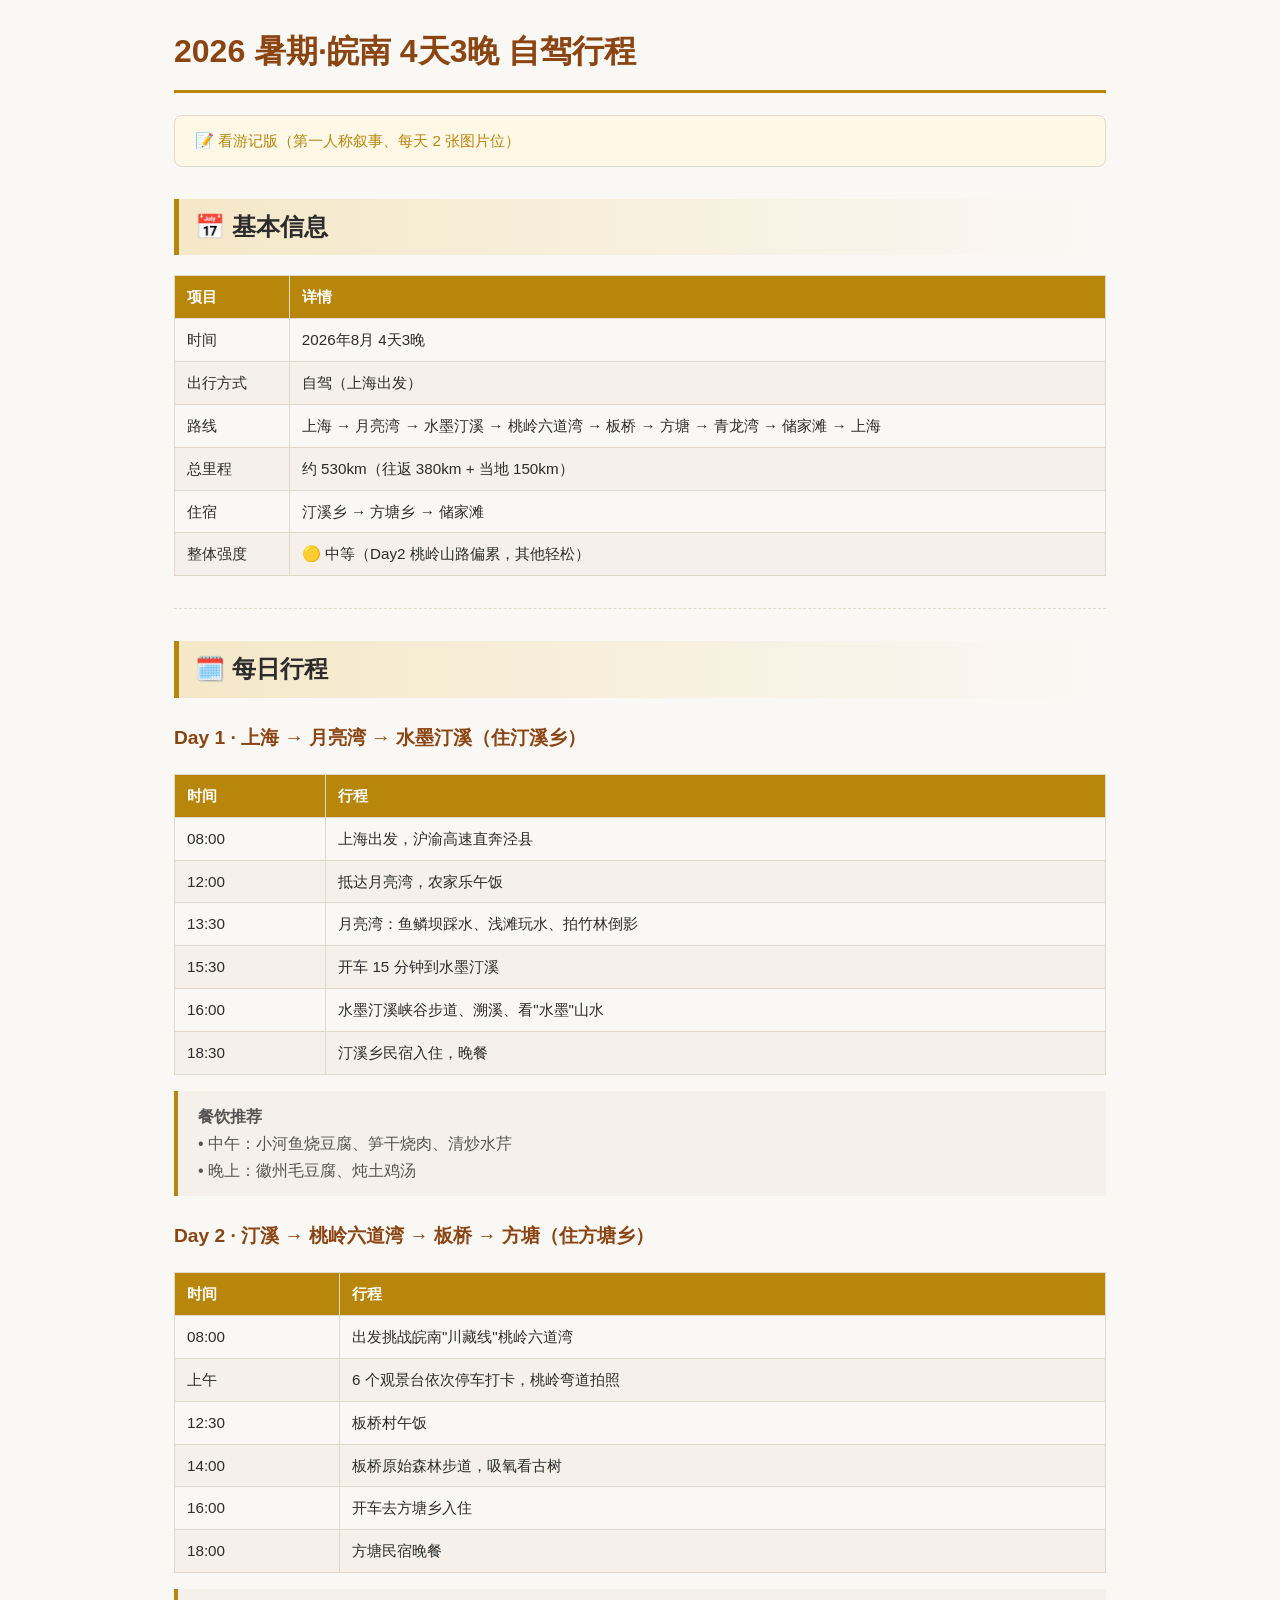
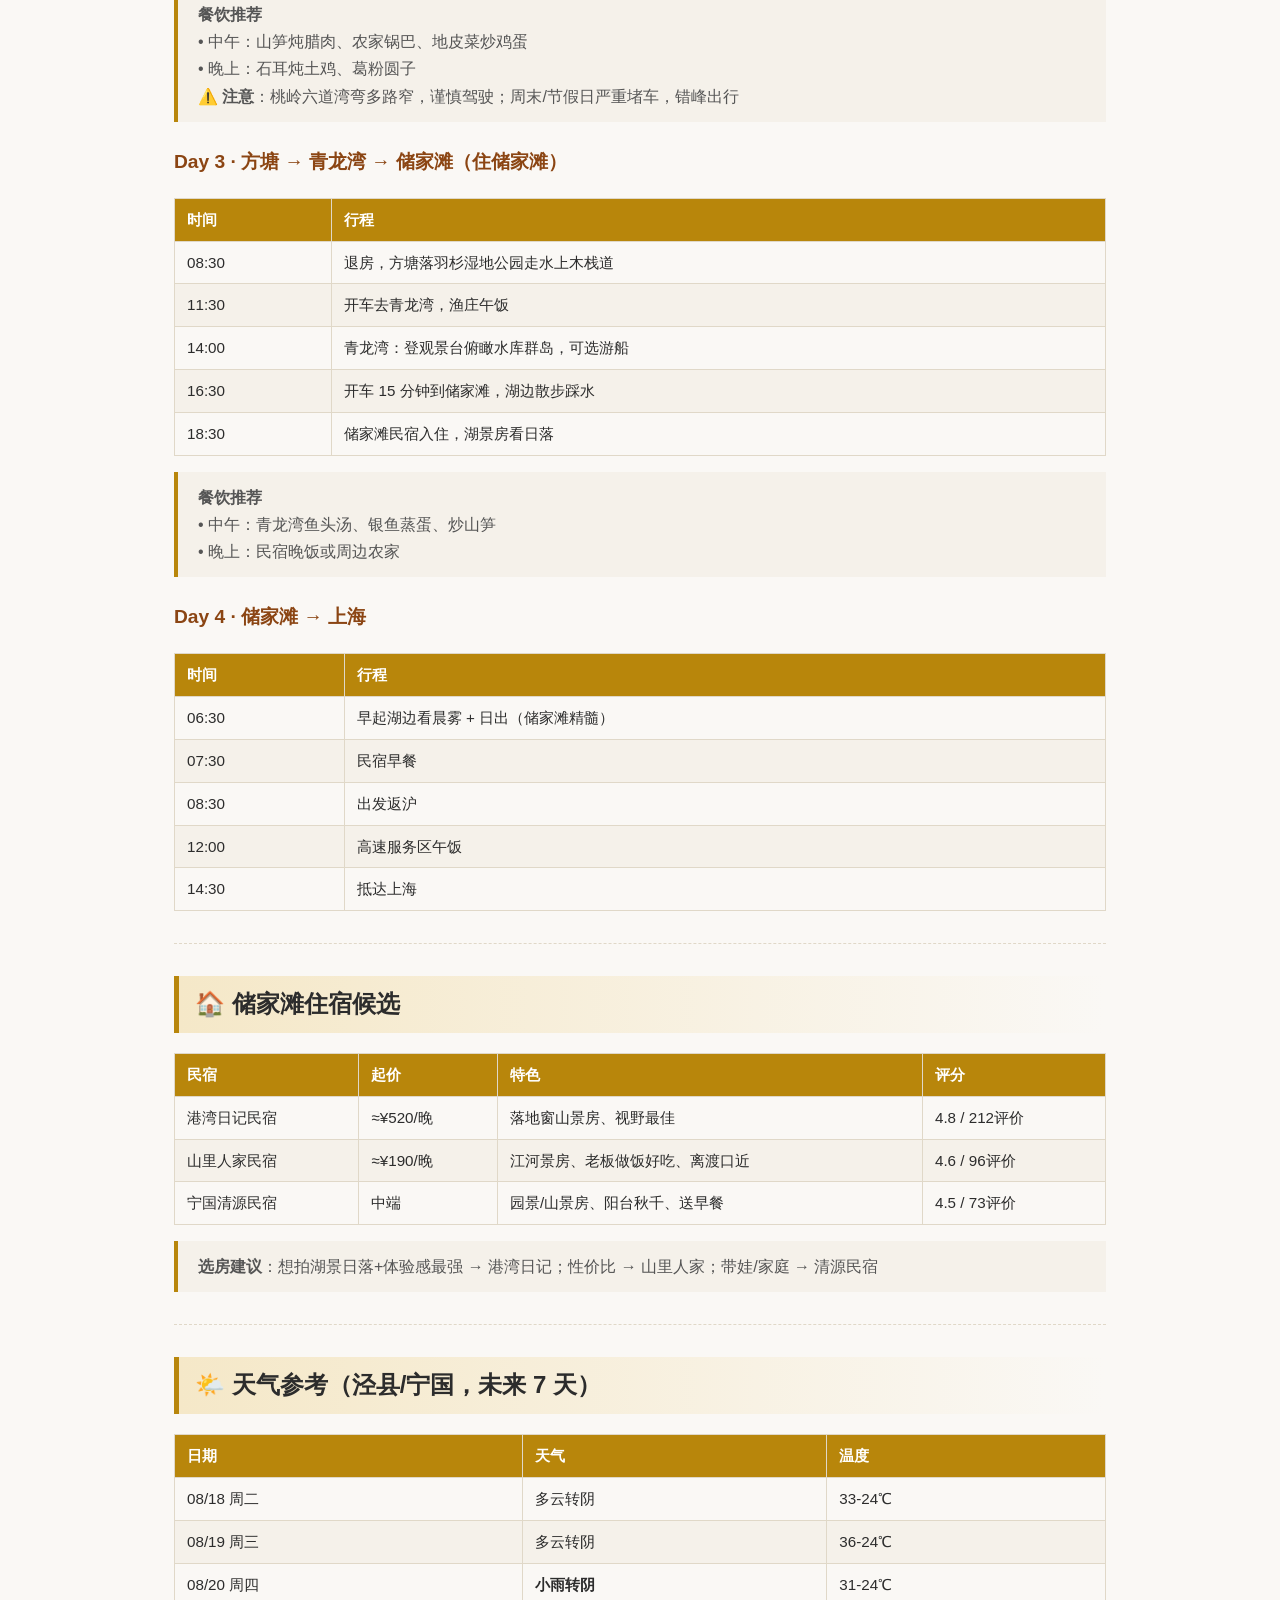
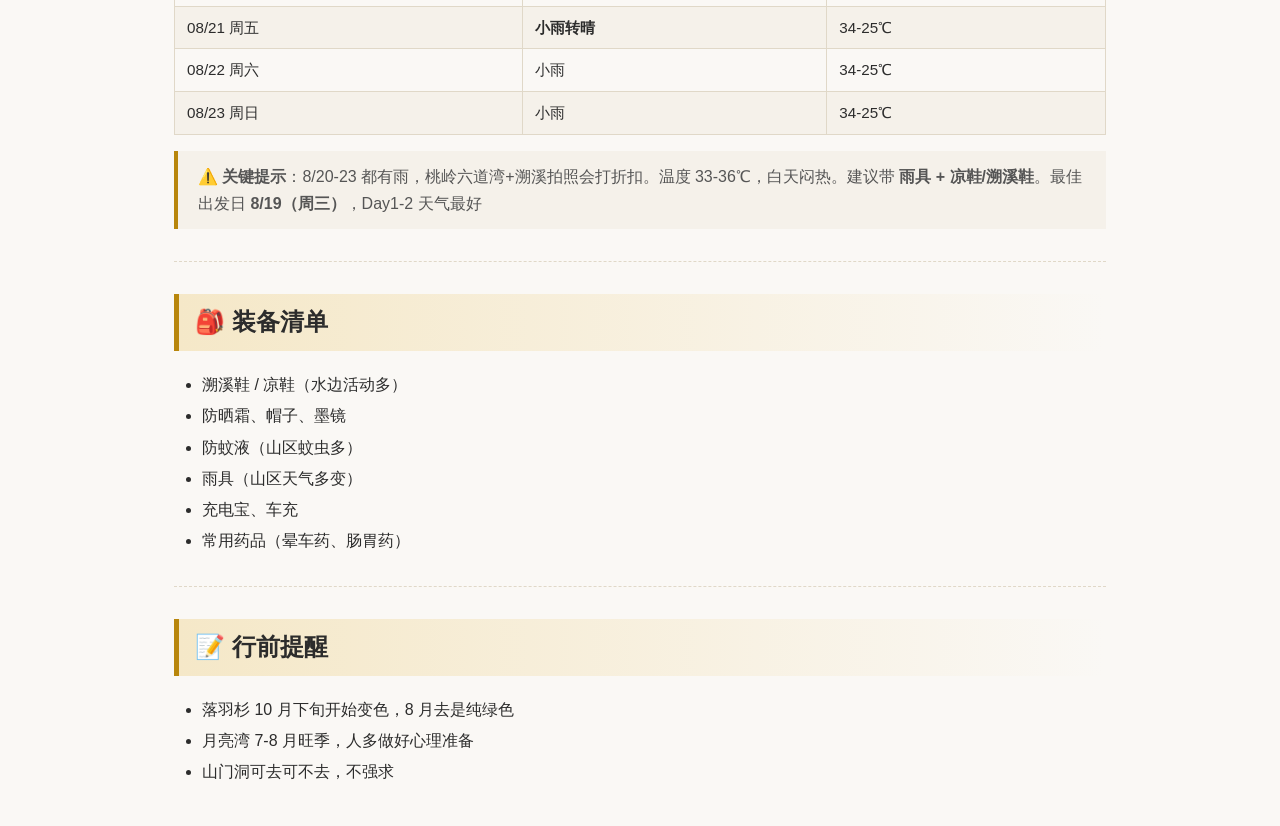
==== commit f66a39e7: "index: ????????" ====
--- a/2026-summer-皖南/index.html
+++ b/2026-summer-皖南/index.html
@@ -98,11 +98,24 @@
   h1 { font-size: 1.6em; }
   h2 { font-size: 1.3em; }
 }
+
+.nav-links {
+  background: #fff8e7;
+  border: 1px solid var(--border);
+  border-radius: 8px;
+  padding: 12px 20px;
+  margin: 16px 0 24px;
+  font-size: 0.95em;
+}
+
 </style>
 </head>
 <body>
 
 <h1>2026 暑期·皖南 4天3晚 自驾行程</h1>
+
+<div class="nav-links">📝 <a href="youji.html">看游记版（第一人称叙事、每天 2 张图片位）</a></div>
+
 
 <h2>📅 基本信息</h2>
 <table>
